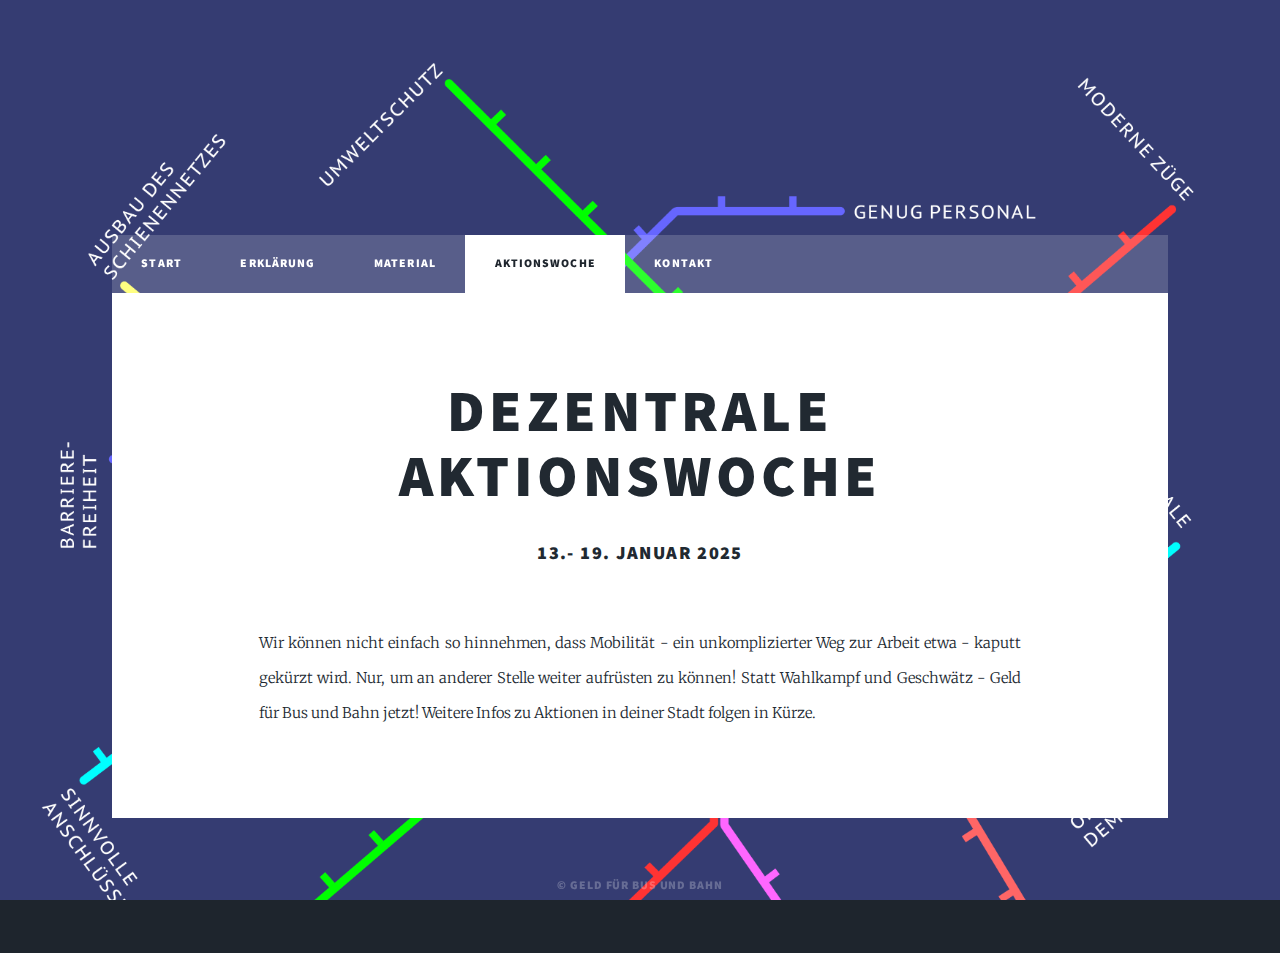
==== aktionswoche.html @ a31adb66 "split Erklärung" ====
<!doctype html>
<!--
Massively by HTML5 UP
html5up.net | @ajlkn
Free for personal and commercial use under the CCA 3.0 license (html5up.net/license)
-->
<html>
<head>
    <title>Geld für Bus und Bahn</title>
    <meta charset="utf-8" />
    <meta
    name="viewport"
    content="width=device-width, initial-scale=1, user-scalable=no"
    />
    <link rel="stylesheet" href="assets/css/main.css" />
    <noscript
    ><link rel="stylesheet" href="assets/css/noscript.css"
    /></noscript>
</head>
<body class="is-preload">
    <!-- Wrapper -->
    <div id="wrapper">
        <!-- Header -->
        <header id="header"></header>
        
        <!-- Nav -->
        <nav id="nav">
            <ul class="links">
                <li><a href="index.html#">Start</a></li>
                <li><a href="erklaerung.html">Erklärung</a></li>
                <li><a href="material.html">Material</a></li>
                <li class="active"><a href="aktionswoche.html">Aktionswoche</a></li>
                <li><a href="kontakt.html">Kontakt</a></li>
            </ul>
        </nav>
        
        <!-- Main -->
        <div id="main">
            <!-- Featured Post -->
            <article class="post featured">
                <header class="major">
                    <h2>Dezentrale Aktionswoche</h2>
                    <h3>13.- 19. Januar 2025</h3>
                </header>
                
                <p>
                    Wir können nicht einfach so hinnehmen, dass Mobilität - ein
                    unkomplizierter Weg zur Arbeit etwa - kaputt gekürzt wird. Nur, um
                    an anderer Stelle weiter aufrüsten zu können! Statt Wahlkampf und
                    Geschwätz - Geld für Bus und Bahn jetzt! Weitere Infos zu Aktionen
                    in deiner Stadt folgen in Kürze.
                </p>
            </article>
            
            <!-- Posts -->
            <section class="posts">
                <!-- Ab hier auskommentiert - einfach <!-- und -- > entfernen um wieder anzuzeigen -->
                <!--
                <article>
                    <header>
                        <span class="date">April 24, 2017</span>
                        <h2><a href="#">Sed magna<br />
                            ipsum faucibus</a></h2>
                        </header>
                        <a href="#" class="image fit"><img src="images/pic02.jpg" alt="" /></a>
                        <p>Donec eget ex magna. Interdum et malesuada fames ac ante ipsum primis in faucibus. Pellentesque venenatis dolor imperdiet dolor mattis sagittis magna etiam.</p>
                        <ul class="actions special">
                            <li><a href="#" class="button">Full Story</a></li>
                        </ul>
                    </article>
                    <article>
                        <header>
                            <span class="date">April 22, 2017</span>
                            <h2><a href="#">Primis eget<br />
                                imperdiet lorem</a></h2>
                            </header>
                            <a href="#" class="image fit"><img src="images/pic03.jpg" alt="" /></a>
                            <p>Donec eget ex magna. Interdum et malesuada fames ac ante ipsum primis in faucibus. Pellentesque venenatis dolor imperdiet dolor mattis sagittis magna etiam.</p>
                            <ul class="actions special">
                                <li><a href="#" class="button">Full Story</a></li>
                            </ul>
                        </article>
                        -->
                </section>
        
        </div>
        <!-- Copyright -->
        <div id="copyright"><ul><li>&copy; Geld für Bus und Bahn</li></ul></div>
            
    </div>
            
        <!-- Scripts -->
        <script src="assets/js/jquery.min.js"></script>
        <script src="assets/js/jquery.scrollex.min.js"></script>
        <script src="assets/js/jquery.scrolly.min.js"></script>
        <script src="assets/js/browser.min.js"></script>
        <script src="assets/js/breakpoints.min.js"></script>
        <script src="assets/js/util.js"></script>
        <script src="assets/js/main.js"></script>
</body>
</html>
---- assets/css/main.css ----
@import url(fontawesome-all.min.css);
@import url("https://fonts.googleapis.com/css?family=Merriweather:300,700,300italic,700italic|Source+Sans+Pro:900");

/*
	Massively by HTML5 UP
	html5up.net | @ajlkn
	Free for personal and commercial use under the CCA 3.0 license (html5up.net/license)
*/

html,
body,
div,
span,
applet,
object,
iframe,
h1,
h2,
h3,
h4,
h5,
h6,
p,
blockquote,
pre,
a,
abbr,
acronym,
address,
big,
cite,
code,
del,
dfn,
em,
img,
ins,
kbd,
q,
s,
samp,
small,
strike,
strong,
sub,
sup,
tt,
var,
b,
u,
i,
center,
dl,
dt,
dd,
ol,
ul,
li,
fieldset,
form,
label,
legend,
table,
caption,
tbody,
tfoot,
thead,
tr,
th,
td,
article,
aside,
canvas,
details,
embed,
figure,
figcaption,
footer,
header,
hgroup,
menu,
nav,
output,
ruby,
section,
summary,
time,
mark,
audio,
video {
	margin: 0;
	padding: 0;
	border: 0;
	font-size: 100%;
	font: inherit;
	vertical-align: baseline;
}

article,
aside,
details,
figcaption,
figure,
footer,
header,
hgroup,
menu,
nav,
section {
	display: block;
}

body {
	line-height: 1;
}

ol,
ul {
	list-style: none;
}

blockquote,
q {
	quotes: none;
}

blockquote:before,
blockquote:after,
q:before,
q:after {
	content: "";
	content: none;
}

table {
	border-collapse: collapse;
	border-spacing: 0;
}

body {
	-webkit-text-size-adjust: none;
}

mark {
	background-color: transparent;
	color: inherit;
}

input::-moz-focus-inner {
	border: 0;
	padding: 0;
}

input,
select,
textarea {
	-moz-appearance: none;
	-webkit-appearance: none;
	-ms-appearance: none;
	appearance: none;
}

/* Basic */

@-ms-viewport {
	width: device-width;
}

body {
	-ms-overflow-style: scrollbar;
}

@media screen and (max-width: 480px) {
	html,
	body {
		min-width: 320px;
	}
}

html {
	box-sizing: border-box;
}

*,
*:before,
*:after {
	box-sizing: inherit;
}

body {
	background-color: #1e252d;
}

body.is-preload *,
body.is-preload *:before,
body.is-preload *:after {
	-moz-animation: none !important;
	-webkit-animation: none !important;
	-ms-animation: none !important;
	animation: none !important;
	-moz-transition: none !important;
	-webkit-transition: none !important;
	-ms-transition: none !important;
	transition: none !important;
}

/* Type */

html {
	font-size: 16pt;
}

@media screen and (max-width: 1680px) {
	html {
		font-size: 12pt;
	}
}

@media screen and (max-width: 1280px) {
	html {
		font-size: 11pt;
	}
}

@media screen and (max-width: 360px) {
	html {
		font-size: 10pt;
	}
}

body {
	color: #212931;
}

body,
input,
select,
textarea {
	font-family: "Merriweather", Georgia, serif;
	font-weight: 300;
	font-size: 1rem;
	line-height: 2.375;
}

a {
	-moz-transition: color 0.2s ease-in-out, background-color 0.2s ease-in-out,
	border-color 0.2s ease-in-out, box-shadow 0.2s ease-in-out;
	-webkit-transition: color 0.2s ease-in-out, background-color 0.2s ease-in-out,
	border-color 0.2s ease-in-out, box-shadow 0.2s ease-in-out;
	-ms-transition: color 0.2s ease-in-out, background-color 0.2s ease-in-out,
	border-color 0.2s ease-in-out, box-shadow 0.2s ease-in-out;
	transition: color 0.2s ease-in-out, background-color 0.2s ease-in-out,
	border-color 0.2s ease-in-out, box-shadow 0.2s ease-in-out;
	border-bottom: dotted 1px;
	text-decoration: none;
}

a:hover {
	border-bottom-color: transparent;
}

strong,
b {
	font-weight: 600;
}

em,
i {
	font-style: italic;
}

p {
	text-align: justify;
	margin: 0 0 2rem 0;
}

h1,
h2,
h3,
h4,
h5,
h6 {
	font-family: "Source Sans Pro", Helvetica, sans-serif;
	font-weight: 900;
	line-height: 1.5;
	letter-spacing: 0.075em;
	text-transform: uppercase;
	margin: 0 0 1rem 0;
}

h1,
h2,
h3 {
	text-align: center;
}

h1 a,
h2 a,
h3 a,
h4 a,
h5 a,
h6 a {
	border-bottom: 0;
	color: inherit;
	text-decoration: none;
}

h1 {
	font-size: 4rem;
	line-height: 1.1;
	margin: 0 0 2rem 0;
}

h2 {
	font-size: 1.75rem;
	line-height: 1.3;
	margin: 0 0 1.5rem 0;
}

h3 {
	font-size: 1.25rem;
	margin: 0 0 1.5rem 0;
}

h4 {
	font-size: 1rem;
}

h5 {
	font-size: 0.9rem;
}

h6 {
	font-size: 0.8rem;
}

sub {
	font-size: 0.8rem;
	position: relative;
	top: 0.5rem;
}

sup {
	font-size: 0.8rem;
	position: relative;
	top: -0.5rem;
}

blockquote {
	border-left: solid 4px;
	font-style: italic;
	margin: 0 0 2rem 0;
	padding: 0.5rem 0 0.5rem 2rem;
}

code {
	border: solid 2px;
	font-family: "Courier New", monospace;
	font-size: 0.9rem;
	margin: 0 0.25rem;
	padding: 0.25rem 0.65rem;
}

pre {
	-webkit-overflow-scrolling: touch;
	font-family: "Courier New", monospace;
	font-size: 0.9rem;
	margin: 0 0 2rem 0;
}

pre code {
	display: block;
	line-height: 1.75;
	padding: 1rem 1.5rem;
	overflow-x: auto;
}

hr {
	border: 0;
	border-bottom: solid 2px;
	margin: 3rem 0;
}

hr.major {
	margin: 5rem 0;
}

.align-left {
	text-align: left;
}

.align-center {
	text-align: center;
}

.align-right {
	text-align: right;
}

input,
select,
textarea {
	color: #212931;
}

a {
	color: #212931;
	border-bottom-color: rgba(33, 41, 49, 0.5);
}

a:hover {
	border-bottom-color: transparent;
	color: #18bfef !important;
}

strong,
b {
	color: #212931;
}

h1,
h2,
h3,
h4,
h5,
h6 {
	color: #212931;
}

blockquote {
	border-left-color: #eeeeee;
}

code {
	background: rgba(220, 220, 220, 0.25);
	border-color: #eeeeee;
}

hr {
	border-bottom-color: #eeeeee;
}

/* Row */

.row {
	display: flex;
	flex-wrap: wrap;
	box-sizing: border-box;
	align-items: stretch;
}

.row > * {
	box-sizing: border-box;
}

.row.gtr-uniform > * > :last-child {
	margin-bottom: 0;
}

.row.aln-left {
	justify-content: flex-start;
}

.row.aln-center {
	justify-content: center;
}

.row.aln-right {
	justify-content: flex-end;
}

.row.aln-top {
	align-items: flex-start;
}

.row.aln-middle {
	align-items: center;
}

.row.aln-bottom {
	align-items: flex-end;
}

.row > .imp {
	order: -1;
}

.row > .col-1 {
	width: 8.33333%;
}

.row > .off-1 {
	margin-left: 8.33333%;
}

.row > .col-2 {
	width: 16.66667%;
}

.row > .off-2 {
	margin-left: 16.66667%;
}

.row > .col-3 {
	width: 25%;
}

.row > .off-3 {
	margin-left: 25%;
}

.row > .col-4 {
	width: 33.33333%;
}

.row > .off-4 {
	margin-left: 33.33333%;
}

.row > .col-5 {
	width: 41.66667%;
}

.row > .off-5 {
	margin-left: 41.66667%;
}

.row > .col-6 {
	width: 50%;
}

.row > .off-6 {
	margin-left: 50%;
}

.row > .col-7 {
	width: 58.33333%;
}

.row > .off-7 {
	margin-left: 58.33333%;
}

.row > .col-8 {
	width: 66.66667%;
}

.row > .off-8 {
	margin-left: 66.66667%;
}

.row > .col-9 {
	width: 75%;
}

.row > .off-9 {
	margin-left: 75%;
}

.row > .col-10 {
	width: 83.33333%;
}

.row > .off-10 {
	margin-left: 83.33333%;
}

.row > .col-11 {
	width: 91.66667%;
}

.row > .off-11 {
	margin-left: 91.66667%;
}

.row > .col-12 {
	width: 100%;
}

.row > .off-12 {
	margin-left: 100%;
}

.row.gtr-0 {
	margin-top: 0;
	margin-left: 0rem;
}

.row.gtr-0 > * {
	padding: 0 0 0 0rem;
}

.row.gtr-0.gtr-uniform {
	margin-top: 0rem;
}

.row.gtr-0.gtr-uniform > * {
	padding-top: 0rem;
}

.row.gtr-25 {
	margin-top: 0;
	margin-left: -0.375rem;
}

.row.gtr-25 > * {
	padding: 0 0 0 0.375rem;
}

.row.gtr-25.gtr-uniform {
	margin-top: -0.375rem;
}

.row.gtr-25.gtr-uniform > * {
	padding-top: 0.375rem;
}

.row.gtr-50 {
	margin-top: 0;
	margin-left: -0.75rem;
}

.row.gtr-50 > * {
	padding: 0 0 0 0.75rem;
}

.row.gtr-50.gtr-uniform {
	margin-top: -0.75rem;
}

.row.gtr-50.gtr-uniform > * {
	padding-top: 0.75rem;
}

.row {
	margin-top: 0;
	margin-left: -1.5rem;
}

.row > * {
	padding: 0 0 0 1.5rem;
}

.row.gtr-uniform {
	margin-top: -1.5rem;
}

.row.gtr-uniform > * {
	padding-top: 1.5rem;
}

.row.gtr-150 {
	margin-top: 0;
	margin-left: -2.25rem;
}

.row.gtr-150 > * {
	padding: 0 0 0 2.25rem;
}

.row.gtr-150.gtr-uniform {
	margin-top: -2.25rem;
}

.row.gtr-150.gtr-uniform > * {
	padding-top: 2.25rem;
}

.row.gtr-200 {
	margin-top: 0;
	margin-left: -3rem;
}

.row.gtr-200 > * {
	padding: 0 0 0 3rem;
}

.row.gtr-200.gtr-uniform {
	margin-top: -3rem;
}

.row.gtr-200.gtr-uniform > * {
	padding-top: 3rem;
}

@media screen and (max-width: 1680px) {
	.row {
		display: flex;
		flex-wrap: wrap;
		box-sizing: border-box;
		align-items: stretch;
	}

	.row > * {
		box-sizing: border-box;
	}

	.row.gtr-uniform > * > :last-child {
		margin-bottom: 0;
	}

	.row.aln-left {
		justify-content: flex-start;
	}

	.row.aln-center {
		justify-content: center;
	}

	.row.aln-right {
		justify-content: flex-end;
	}

	.row.aln-top {
		align-items: flex-start;
	}

	.row.aln-middle {
		align-items: center;
	}

	.row.aln-bottom {
		align-items: flex-end;
	}

	.row > .imp-xlarge {
		order: -1;
	}

	.row > .col-1-xlarge {
		width: 8.33333%;
	}

	.row > .off-1-xlarge {
		margin-left: 8.33333%;
	}

	.row > .col-2-xlarge {
		width: 16.66667%;
	}

	.row > .off-2-xlarge {
		margin-left: 16.66667%;
	}

	.row > .col-3-xlarge {
		width: 25%;
	}

	.row > .off-3-xlarge {
		margin-left: 25%;
	}

	.row > .col-4-xlarge {
		width: 33.33333%;
	}

	.row > .off-4-xlarge {
		margin-left: 33.33333%;
	}

	.row > .col-5-xlarge {
		width: 41.66667%;
	}

	.row > .off-5-xlarge {
		margin-left: 41.66667%;
	}

	.row > .col-6-xlarge {
		width: 50%;
	}

	.row > .off-6-xlarge {
		margin-left: 50%;
	}

	.row > .col-7-xlarge {
		width: 58.33333%;
	}

	.row > .off-7-xlarge {
		margin-left: 58.33333%;
	}

	.row > .col-8-xlarge {
		width: 66.66667%;
	}

	.row > .off-8-xlarge {
		margin-left: 66.66667%;
	}

	.row > .col-9-xlarge {
		width: 75%;
	}

	.row > .off-9-xlarge {
		margin-left: 75%;
	}

	.row > .col-10-xlarge {
		width: 83.33333%;
	}

	.row > .off-10-xlarge {
		margin-left: 83.33333%;
	}

	.row > .col-11-xlarge {
		width: 91.66667%;
	}

	.row > .off-11-xlarge {
		margin-left: 91.66667%;
	}

	.row > .col-12-xlarge {
		width: 100%;
	}

	.row > .off-12-xlarge {
		margin-left: 100%;
	}

	.row.gtr-0 {
		margin-top: 0;
		margin-left: 0rem;
	}

	.row.gtr-0 > * {
		padding: 0 0 0 0rem;
	}

	.row.gtr-0.gtr-uniform {
		margin-top: 0rem;
	}

	.row.gtr-0.gtr-uniform > * {
		padding-top: 0rem;
	}

	.row.gtr-25 {
		margin-top: 0;
		margin-left: -0.375rem;
	}

	.row.gtr-25 > * {
		padding: 0 0 0 0.375rem;
	}

	.row.gtr-25.gtr-uniform {
		margin-top: -0.375rem;
	}

	.row.gtr-25.gtr-uniform > * {
		padding-top: 0.375rem;
	}

	.row.gtr-50 {
		margin-top: 0;
		margin-left: -0.75rem;
	}

	.row.gtr-50 > * {
		padding: 0 0 0 0.75rem;
	}

	.row.gtr-50.gtr-uniform {
		margin-top: -0.75rem;
	}

	.row.gtr-50.gtr-uniform > * {
		padding-top: 0.75rem;
	}

	.row {
		margin-top: 0;
		margin-left: -1.5rem;
	}

	.row > * {
		padding: 0 0 0 1.5rem;
	}

	.row.gtr-uniform {
		margin-top: -1.5rem;
	}

	.row.gtr-uniform > * {
		padding-top: 1.5rem;
	}

	.row.gtr-150 {
		margin-top: 0;
		margin-left: -2.25rem;
	}

	.row.gtr-150 > * {
		padding: 0 0 0 2.25rem;
	}

	.row.gtr-150.gtr-uniform {
		margin-top: -2.25rem;
	}

	.row.gtr-150.gtr-uniform > * {
		padding-top: 2.25rem;
	}

	.row.gtr-200 {
		margin-top: 0;
		margin-left: -3rem;
	}

	.row.gtr-200 > * {
		padding: 0 0 0 3rem;
	}

	.row.gtr-200.gtr-uniform {
		margin-top: -3rem;
	}

	.row.gtr-200.gtr-uniform > * {
		padding-top: 3rem;
	}
}

@media screen and (max-width: 1280px) {
	.row {
		display: flex;
		flex-wrap: wrap;
		box-sizing: border-box;
		align-items: stretch;
	}

	.row > * {
		box-sizing: border-box;
	}

	.row.gtr-uniform > * > :last-child {
		margin-bottom: 0;
	}

	.row.aln-left {
		justify-content: flex-start;
	}

	.row.aln-center {
		justify-content: center;
	}

	.row.aln-right {
		justify-content: flex-end;
	}

	.row.aln-top {
		align-items: flex-start;
	}

	.row.aln-middle {
		align-items: center;
	}

	.row.aln-bottom {
		align-items: flex-end;
	}

	.row > .imp-large {
		order: -1;
	}

	.row > .col-1-large {
		width: 8.33333%;
	}

	.row > .off-1-large {
		margin-left: 8.33333%;
	}

	.row > .col-2-large {
		width: 16.66667%;
	}

	.row > .off-2-large {
		margin-left: 16.66667%;
	}

	.row > .col-3-large {
		width: 25%;
	}

	.row > .off-3-large {
		margin-left: 25%;
	}

	.row > .col-4-large {
		width: 33.33333%;
	}

	.row > .off-4-large {
		margin-left: 33.33333%;
	}

	.row > .col-5-large {
		width: 41.66667%;
	}

	.row > .off-5-large {
		margin-left: 41.66667%;
	}

	.row > .col-6-large {
		width: 50%;
	}

	.row > .off-6-large {
		margin-left: 50%;
	}

	.row > .col-7-large {
		width: 58.33333%;
	}

	.row > .off-7-large {
		margin-left: 58.33333%;
	}

	.row > .col-8-large {
		width: 66.66667%;
	}

	.row > .off-8-large {
		margin-left: 66.66667%;
	}

	.row > .col-9-large {
		width: 75%;
	}

	.row > .off-9-large {
		margin-left: 75%;
	}

	.row > .col-10-large {
		width: 83.33333%;
	}

	.row > .off-10-large {
		margin-left: 83.33333%;
	}

	.row > .col-11-large {
		width: 91.66667%;
	}

	.row > .off-11-large {
		margin-left: 91.66667%;
	}

	.row > .col-12-large {
		width: 100%;
	}

	.row > .off-12-large {
		margin-left: 100%;
	}

	.row.gtr-0 {
		margin-top: 0;
		margin-left: 0rem;
	}

	.row.gtr-0 > * {
		padding: 0 0 0 0rem;
	}

	.row.gtr-0.gtr-uniform {
		margin-top: 0rem;
	}

	.row.gtr-0.gtr-uniform > * {
		padding-top: 0rem;
	}

	.row.gtr-25 {
		margin-top: 0;
		margin-left: -0.375rem;
	}

	.row.gtr-25 > * {
		padding: 0 0 0 0.375rem;
	}

	.row.gtr-25.gtr-uniform {
		margin-top: -0.375rem;
	}

	.row.gtr-25.gtr-uniform > * {
		padding-top: 0.375rem;
	}

	.row.gtr-50 {
		margin-top: 0;
		margin-left: -0.75rem;
	}

	.row.gtr-50 > * {
		padding: 0 0 0 0.75rem;
	}

	.row.gtr-50.gtr-uniform {
		margin-top: -0.75rem;
	}

	.row.gtr-50.gtr-uniform > * {
		padding-top: 0.75rem;
	}

	.row {
		margin-top: 0;
		margin-left: -1.5rem;
	}

	.row > * {
		padding: 0 0 0 1.5rem;
	}

	.row.gtr-uniform {
		margin-top: -1.5rem;
	}

	.row.gtr-uniform > * {
		padding-top: 1.5rem;
	}

	.row.gtr-150 {
		margin-top: 0;
		margin-left: -2.25rem;
	}

	.row.gtr-150 > * {
		padding: 0 0 0 2.25rem;
	}

	.row.gtr-150.gtr-uniform {
		margin-top: -2.25rem;
	}

	.row.gtr-150.gtr-uniform > * {
		padding-top: 2.25rem;
	}

	.row.gtr-200 {
		margin-top: 0;
		margin-left: -3rem;
	}

	.row.gtr-200 > * {
		padding: 0 0 0 3rem;
	}

	.row.gtr-200.gtr-uniform {
		margin-top: -3rem;
	}

	.row.gtr-200.gtr-uniform > * {
		padding-top: 3rem;
	}
}

@media screen and (max-width: 980px) {
	.row {
		display: flex;
		flex-wrap: wrap;
		box-sizing: border-box;
		align-items: stretch;
	}

	.row > * {
		box-sizing: border-box;
	}

	.row.gtr-uniform > * > :last-child {
		margin-bottom: 0;
	}

	.row.aln-left {
		justify-content: flex-start;
	}

	.row.aln-center {
		justify-content: center;
	}

	.row.aln-right {
		justify-content: flex-end;
	}

	.row.aln-top {
		align-items: flex-start;
	}

	.row.aln-middle {
		align-items: center;
	}

	.row.aln-bottom {
		align-items: flex-end;
	}

	.row > .imp-medium {
		order: -1;
	}

	.row > .col-1-medium {
		width: 8.33333%;
	}

	.row > .off-1-medium {
		margin-left: 8.33333%;
	}

	.row > .col-2-medium {
		width: 16.66667%;
	}

	.row > .off-2-medium {
		margin-left: 16.66667%;
	}

	.row > .col-3-medium {
		width: 25%;
	}

	.row > .off-3-medium {
		margin-left: 25%;
	}

	.row > .col-4-medium {
		width: 33.33333%;
	}

	.row > .off-4-medium {
		margin-left: 33.33333%;
	}

	.row > .col-5-medium {
		width: 41.66667%;
	}

	.row > .off-5-medium {
		margin-left: 41.66667%;
	}

	.row > .col-6-medium {
		width: 50%;
	}

	.row > .off-6-medium {
		margin-left: 50%;
	}

	.row > .col-7-medium {
		width: 58.33333%;
	}

	.row > .off-7-medium {
		margin-left: 58.33333%;
	}

	.row > .col-8-medium {
		width: 66.66667%;
	}

	.row > .off-8-medium {
		margin-left: 66.66667%;
	}

	.row > .col-9-medium {
		width: 75%;
	}

	.row > .off-9-medium {
		margin-left: 75%;
	}

	.row > .col-10-medium {
		width: 83.33333%;
	}

	.row > .off-10-medium {
		margin-left: 83.33333%;
	}

	.row > .col-11-medium {
		width: 91.66667%;
	}

	.row > .off-11-medium {
		margin-left: 91.66667%;
	}

	.row > .col-12-medium {
		width: 100%;
	}

	.row > .off-12-medium {
		margin-left: 100%;
	}

	.row.gtr-0 {
		margin-top: 0;
		margin-left: 0rem;
	}

	.row.gtr-0 > * {
		padding: 0 0 0 0rem;
	}

	.row.gtr-0.gtr-uniform {
		margin-top: 0rem;
	}

	.row.gtr-0.gtr-uniform > * {
		padding-top: 0rem;
	}

	.row.gtr-25 {
		margin-top: 0;
		margin-left: -0.375rem;
	}

	.row.gtr-25 > * {
		padding: 0 0 0 0.375rem;
	}

	.row.gtr-25.gtr-uniform {
		margin-top: -0.375rem;
	}

	.row.gtr-25.gtr-uniform > * {
		padding-top: 0.375rem;
	}

	.row.gtr-50 {
		margin-top: 0;
		margin-left: -0.75rem;
	}

	.row.gtr-50 > * {
		padding: 0 0 0 0.75rem;
	}

	.row.gtr-50.gtr-uniform {
		margin-top: -0.75rem;
	}

	.row.gtr-50.gtr-uniform > * {
		padding-top: 0.75rem;
	}

	.row {
		margin-top: 0;
		margin-left: -1.5rem;
	}

	.row > * {
		padding: 0 0 0 1.5rem;
	}

	.row.gtr-uniform {
		margin-top: -1.5rem;
	}

	.row.gtr-uniform > * {
		padding-top: 1.5rem;
	}

	.row.gtr-150 {
		margin-top: 0;
		margin-left: -2.25rem;
	}

	.row.gtr-150 > * {
		padding: 0 0 0 2.25rem;
	}

	.row.gtr-150.gtr-uniform {
		margin-top: -2.25rem;
	}

	.row.gtr-150.gtr-uniform > * {
		padding-top: 2.25rem;
	}

	.row.gtr-200 {
		margin-top: 0;
		margin-left: -3rem;
	}

	.row.gtr-200 > * {
		padding: 0 0 0 3rem;
	}

	.row.gtr-200.gtr-uniform {
		margin-top: -3rem;
	}

	.row.gtr-200.gtr-uniform > * {
		padding-top: 3rem;
	}
}

@media screen and (max-width: 736px) {
	.row {
		display: flex;
		flex-wrap: wrap;
		box-sizing: border-box;
		align-items: stretch;
	}

	.row > * {
		box-sizing: border-box;
	}

	.row.gtr-uniform > * > :last-child {
		margin-bottom: 0;
	}

	.row.aln-left {
		justify-content: flex-start;
	}

	.row.aln-center {
		justify-content: center;
	}

	.row.aln-right {
		justify-content: flex-end;
	}

	.row.aln-top {
		align-items: flex-start;
	}

	.row.aln-middle {
		align-items: center;
	}

	.row.aln-bottom {
		align-items: flex-end;
	}

	.row > .imp-small {
		order: -1;
	}

	.row > .col-1-small {
		width: 8.33333%;
	}

	.row > .off-1-small {
		margin-left: 8.33333%;
	}

	.row > .col-2-small {
		width: 16.66667%;
	}

	.row > .off-2-small {
		margin-left: 16.66667%;
	}

	.row > .col-3-small {
		width: 25%;
	}

	.row > .off-3-small {
		margin-left: 25%;
	}

	.row > .col-4-small {
		width: 33.33333%;
	}

	.row > .off-4-small {
		margin-left: 33.33333%;
	}

	.row > .col-5-small {
		width: 41.66667%;
	}

	.row > .off-5-small {
		margin-left: 41.66667%;
	}

	.row > .col-6-small {
		width: 50%;
	}

	.row > .off-6-small {
		margin-left: 50%;
	}

	.row > .col-7-small {
		width: 58.33333%;
	}

	.row > .off-7-small {
		margin-left: 58.33333%;
	}

	.row > .col-8-small {
		width: 66.66667%;
	}

	.row > .off-8-small {
		margin-left: 66.66667%;
	}

	.row > .col-9-small {
		width: 75%;
	}

	.row > .off-9-small {
		margin-left: 75%;
	}

	.row > .col-10-small {
		width: 83.33333%;
	}

	.row > .off-10-small {
		margin-left: 83.33333%;
	}

	.row > .col-11-small {
		width: 91.66667%;
	}

	.row > .off-11-small {
		margin-left: 91.66667%;
	}

	.row > .col-12-small {
		width: 100%;
	}

	.row > .off-12-small {
		margin-left: 100%;
	}

	.row.gtr-0 {
		margin-top: 0;
		margin-left: 0rem;
	}

	.row.gtr-0 > * {
		padding: 0 0 0 0rem;
	}

	.row.gtr-0.gtr-uniform {
		margin-top: 0rem;
	}

	.row.gtr-0.gtr-uniform > * {
		padding-top: 0rem;
	}

	.row.gtr-25 {
		margin-top: 0;
		margin-left: -0.375rem;
	}

	.row.gtr-25 > * {
		padding: 0 0 0 0.375rem;
	}

	.row.gtr-25.gtr-uniform {
		margin-top: -0.375rem;
	}

	.row.gtr-25.gtr-uniform > * {
		padding-top: 0.375rem;
	}

	.row.gtr-50 {
		margin-top: 0;
		margin-left: -0.75rem;
	}

	.row.gtr-50 > * {
		padding: 0 0 0 0.75rem;
	}

	.row.gtr-50.gtr-uniform {
		margin-top: -0.75rem;
	}

	.row.gtr-50.gtr-uniform > * {
		padding-top: 0.75rem;
	}

	.row {
		margin-top: 0;
		margin-left: -1.5rem;
	}

	.row > * {
		padding: 0 0 0 1.5rem;
	}

	.row.gtr-uniform {
		margin-top: -1.5rem;
	}

	.row.gtr-uniform > * {
		padding-top: 1.5rem;
	}

	.row.gtr-150 {
		margin-top: 0;
		margin-left: -2.25rem;
	}

	.row.gtr-150 > * {
		padding: 0 0 0 2.25rem;
	}

	.row.gtr-150.gtr-uniform {
		margin-top: -2.25rem;
	}

	.row.gtr-150.gtr-uniform > * {
		padding-top: 2.25rem;
	}

	.row.gtr-200 {
		margin-top: 0;
		margin-left: -3rem;
	}

	.row.gtr-200 > * {
		padding: 0 0 0 3rem;
	}

	.row.gtr-200.gtr-uniform {
		margin-top: -3rem;
	}

	.row.gtr-200.gtr-uniform > * {
		padding-top: 3rem;
	}
}

@media screen and (max-width: 480px) {
	.row {
		display: flex;
		flex-wrap: wrap;
		box-sizing: border-box;
		align-items: stretch;
	}

	.row > * {
		box-sizing: border-box;
	}

	.row.gtr-uniform > * > :last-child {
		margin-bottom: 0;
	}

	.row.aln-left {
		justify-content: flex-start;
	}

	.row.aln-center {
		justify-content: center;
	}

	.row.aln-right {
		justify-content: flex-end;
	}

	.row.aln-top {
		align-items: flex-start;
	}

	.row.aln-middle {
		align-items: center;
	}

	.row.aln-bottom {
		align-items: flex-end;
	}

	.row > .imp-xsmall {
		order: -1;
	}

	.row > .col-1-xsmall {
		width: 8.33333%;
	}

	.row > .off-1-xsmall {
		margin-left: 8.33333%;
	}

	.row > .col-2-xsmall {
		width: 16.66667%;
	}

	.row > .off-2-xsmall {
		margin-left: 16.66667%;
	}

	.row > .col-3-xsmall {
		width: 25%;
	}

	.row > .off-3-xsmall {
		margin-left: 25%;
	}

	.row > .col-4-xsmall {
		width: 33.33333%;
	}

	.row > .off-4-xsmall {
		margin-left: 33.33333%;
	}

	.row > .col-5-xsmall {
		width: 41.66667%;
	}

	.row > .off-5-xsmall {
		margin-left: 41.66667%;
	}

	.row > .col-6-xsmall {
		width: 50%;
	}

	.row > .off-6-xsmall {
		margin-left: 50%;
	}

	.row > .col-7-xsmall {
		width: 58.33333%;
	}

	.row > .off-7-xsmall {
		margin-left: 58.33333%;
	}

	.row > .col-8-xsmall {
		width: 66.66667%;
	}

	.row > .off-8-xsmall {
		margin-left: 66.66667%;
	}

	.row > .col-9-xsmall {
		width: 75%;
	}

	.row > .off-9-xsmall {
		margin-left: 75%;
	}

	.row > .col-10-xsmall {
		width: 83.33333%;
	}

	.row > .off-10-xsmall {
		margin-left: 83.33333%;
	}

	.row > .col-11-xsmall {
		width: 91.66667%;
	}

	.row > .off-11-xsmall {
		margin-left: 91.66667%;
	}

	.row > .col-12-xsmall {
		width: 100%;
	}

	.row > .off-12-xsmall {
		margin-left: 100%;
	}

	.row.gtr-0 {
		margin-top: 0;
		margin-left: 0rem;
	}

	.row.gtr-0 > * {
		padding: 0 0 0 0rem;
	}

	.row.gtr-0.gtr-uniform {
		margin-top: 0rem;
	}

	.row.gtr-0.gtr-uniform > * {
		padding-top: 0rem;
	}

	.row.gtr-25 {
		margin-top: 0;
		margin-left: -0.375rem;
	}

	.row.gtr-25 > * {
		padding: 0 0 0 0.375rem;
	}

	.row.gtr-25.gtr-uniform {
		margin-top: -0.375rem;
	}

	.row.gtr-25.gtr-uniform > * {
		padding-top: 0.375rem;
	}

	.row.gtr-50 {
		margin-top: 0;
		margin-left: -0.75rem;
	}

	.row.gtr-50 > * {
		padding: 0 0 0 0.75rem;
	}

	.row.gtr-50.gtr-uniform {
		margin-top: -0.75rem;
	}

	.row.gtr-50.gtr-uniform > * {
		padding-top: 0.75rem;
	}

	.row {
		margin-top: 0;
		margin-left: -1.5rem;
	}

	.row > * {
		padding: 0 0 0 1.5rem;
	}

	.row.gtr-uniform {
		margin-top: -1.5rem;
	}

	.row.gtr-uniform > * {
		padding-top: 1.5rem;
	}

	.row.gtr-150 {
		margin-top: 0;
		margin-left: -2.25rem;
	}

	.row.gtr-150 > * {
		padding: 0 0 0 2.25rem;
	}

	.row.gtr-150.gtr-uniform {
		margin-top: -2.25rem;
	}

	.row.gtr-150.gtr-uniform > * {
		padding-top: 2.25rem;
	}

	.row.gtr-200 {
		margin-top: 0;
		margin-left: -3rem;
	}

	.row.gtr-200 > * {
		padding: 0 0 0 3rem;
	}

	.row.gtr-200.gtr-uniform {
		margin-top: -3rem;
	}

	.row.gtr-200.gtr-uniform > * {
		padding-top: 3rem;
	}
}

@media screen and (max-width: 360px) {
	.row {
		display: flex;
		flex-wrap: wrap;
		box-sizing: border-box;
		align-items: stretch;
	}

	.row > * {
		box-sizing: border-box;
	}

	.row.gtr-uniform > * > :last-child {
		margin-bottom: 0;
	}

	.row.aln-left {
		justify-content: flex-start;
	}

	.row.aln-center {
		justify-content: center;
	}

	.row.aln-right {
		justify-content: flex-end;
	}

	.row.aln-top {
		align-items: flex-start;
	}

	.row.aln-middle {
		align-items: center;
	}

	.row.aln-bottom {
		align-items: flex-end;
	}

	.row > .imp-xxsmall {
		order: -1;
	}

	.row > .col-1-xxsmall {
		width: 8.33333%;
	}

	.row > .off-1-xxsmall {
		margin-left: 8.33333%;
	}

	.row > .col-2-xxsmall {
		width: 16.66667%;
	}

	.row > .off-2-xxsmall {
		margin-left: 16.66667%;
	}

	.row > .col-3-xxsmall {
		width: 25%;
	}

	.row > .off-3-xxsmall {
		margin-left: 25%;
	}

	.row > .col-4-xxsmall {
		width: 33.33333%;
	}

	.row > .off-4-xxsmall {
		margin-left: 33.33333%;
	}

	.row > .col-5-xxsmall {
		width: 41.66667%;
	}

	.row > .off-5-xxsmall {
		margin-left: 41.66667%;
	}

	.row > .col-6-xxsmall {
		width: 50%;
	}

	.row > .off-6-xxsmall {
		margin-left: 50%;
	}

	.row > .col-7-xxsmall {
		width: 58.33333%;
	}

	.row > .off-7-xxsmall {
		margin-left: 58.33333%;
	}

	.row > .col-8-xxsmall {
		width: 66.66667%;
	}

	.row > .off-8-xxsmall {
		margin-left: 66.66667%;
	}

	.row > .col-9-xxsmall {
		width: 75%;
	}

	.row > .off-9-xxsmall {
		margin-left: 75%;
	}

	.row > .col-10-xxsmall {
		width: 83.33333%;
	}

	.row > .off-10-xxsmall {
		margin-left: 83.33333%;
	}

	.row > .col-11-xxsmall {
		width: 91.66667%;
	}

	.row > .off-11-xxsmall {
		margin-left: 91.66667%;
	}

	.row > .col-12-xxsmall {
		width: 100%;
	}

	.row > .off-12-xxsmall {
		margin-left: 100%;
	}

	.row.gtr-0 {
		margin-top: 0;
		margin-left: 0rem;
	}

	.row.gtr-0 > * {
		padding: 0 0 0 0rem;
	}

	.row.gtr-0.gtr-uniform {
		margin-top: 0rem;
	}

	.row.gtr-0.gtr-uniform > * {
		padding-top: 0rem;
	}

	.row.gtr-25 {
		margin-top: 0;
		margin-left: -0.375rem;
	}

	.row.gtr-25 > * {
		padding: 0 0 0 0.375rem;
	}

	.row.gtr-25.gtr-uniform {
		margin-top: -0.375rem;
	}

	.row.gtr-25.gtr-uniform > * {
		padding-top: 0.375rem;
	}

	.row.gtr-50 {
		margin-top: 0;
		margin-left: -0.75rem;
	}

	.row.gtr-50 > * {
		padding: 0 0 0 0.75rem;
	}

	.row.gtr-50.gtr-uniform {
		margin-top: -0.75rem;
	}

	.row.gtr-50.gtr-uniform > * {
		padding-top: 0.75rem;
	}

	.row {
		margin-top: 0;
		margin-left: -1.5rem;
	}

	.row > * {
		padding: 0 0 0 1.5rem;
	}

	.row.gtr-uniform {
		margin-top: -1.5rem;
	}

	.row.gtr-uniform > * {
		padding-top: 1.5rem;
	}

	.row.gtr-150 {
		margin-top: 0;
		margin-left: -2.25rem;
	}

	.row.gtr-150 > * {
		padding: 0 0 0 2.25rem;
	}

	.row.gtr-150.gtr-uniform {
		margin-top: -2.25rem;
	}

	.row.gtr-150.gtr-uniform > * {
		padding-top: 2.25rem;
	}

	.row.gtr-200 {
		margin-top: 0;
		margin-left: -3rem;
	}

	.row.gtr-200 > * {
		padding: 0 0 0 3rem;
	}

	.row.gtr-200.gtr-uniform {
		margin-top: -3rem;
	}

	.row.gtr-200.gtr-uniform > * {
		padding-top: 3rem;
	}
}

/* Box */

.box {
	border: solid 2px;
	margin-bottom: 2rem;
	padding: 1.5rem;
}

.box > :last-child,
.box > :last-child > :last-child,
.box > :last-child > :last-child > :last-child {
	margin-bottom: 0;
}

.box.alt {
	border: 0;
	border-radius: 0;
	padding: 0;
}

.box {
	border-color: #eeeeee;
}

/* Button */

input[type="submit"],
input[type="reset"],
input[type="button"],
button,
.button {
	-moz-appearance: none;
	-webkit-appearance: none;
	-ms-appearance: none;
	appearance: none;
	-moz-transition: background-color 0.2s ease-in-out,
	box-shadow 0.2s ease-in-out, color 0.2s ease-in-out;
	-webkit-transition: background-color 0.2s ease-in-out,
	box-shadow 0.2s ease-in-out, color 0.2s ease-in-out;
	-ms-transition: background-color 0.2s ease-in-out, box-shadow 0.2s ease-in-out,
	color 0.2s ease-in-out;
	transition: background-color 0.2s ease-in-out, box-shadow 0.2s ease-in-out,
	color 0.2s ease-in-out;
	border: 0;
	border-radius: 0;
	cursor: pointer;
	display: inline-block;
	font-family: "Source Sans Pro", Helvetica, sans-serif;
	font-size: 0.8rem;
	font-weight: 900;
	letter-spacing: 0.075em;
	height: 3rem;
	line-height: 3rem;
	padding: 0 2rem;
	text-align: center;
	text-decoration: none;
	text-transform: uppercase;
	white-space: nowrap;
	margin: auto;
}

input[type="submit"].icon:before,
input[type="reset"].icon:before,
input[type="button"].icon:before,
button.icon:before,
.button.icon:before {
	margin-right: 0.5rem;
}

input[type="submit"].icon.solo,
input[type="reset"].icon.solo,
input[type="button"].icon.solo,
button.icon.solo,
.button.icon.solo {
	position: relative;
	width: 4rem;
	height: 4rem;
	line-height: 4rem;
	border-radius: 4rem;
	text-indent: 4rem;
	overflow: hidden;
	padding: 0;
	white-space: nowrap;
}

input[type="submit"].icon.solo:before,
input[type="reset"].icon.solo:before,
input[type="button"].icon.solo:before,
button.icon.solo:before,
.button.icon.solo:before {
	position: absolute;
	display: block;
	top: 0;
	left: 0;
	width: inherit;
	height: inherit;
	line-height: inherit;
	font-size: 1.25rem;
	margin-right: 0;
	text-align: center;
	text-indent: 0;
}

input[type="submit"].fit,
input[type="reset"].fit,
input[type="button"].fit,
button.fit,
.button.fit {
	width: 100%;
}

input[type="submit"].small,
input[type="reset"].small,
input[type="button"].small,
button.small,
.button.small {
	font-size: 0.7rem;
	height: 2.5rem;
	line-height: 2.5rem;
	padding: 0 1.5rem;
}

input[type="submit"].large,
input[type="reset"].large,
input[type="button"].large,
button.large,
.button.large {
	font-size: 0.9rem;
	height: 3.5rem;
	line-height: 3.5rem;
	padding: 0 2.75rem;
}

@media screen and (max-width: 980px) {
	input[type="submit"],
	input[type="reset"],
	input[type="button"],
	button,
	.button {
		font-size: 0.9rem;
		height: 3.25rem;
		line-height: 3.25rem;
	}

	input[type="submit"].large,
	input[type="reset"].large,
	input[type="button"].large,
	button.large,
	.button.large {
		font-size: 1rem;
		height: 3.75rem;
		line-height: 3.75rem;
	}
}

input[type="submit"].disabled,
input[type="submit"]:disabled,
input[type="reset"].disabled,
input[type="reset"]:disabled,
input[type="button"].disabled,
input[type="button"]:disabled,
button.disabled,
button:disabled,
.button.disabled,
.button:disabled {
	pointer-events: none;
	opacity: 0.25;
}

input[type="submit"],
input[type="reset"],
input[type="button"],
button,
.button {
	background-color: transparent;
	box-shadow: inset 0 0 0 2px #212931;
	color: #212931 !important;
}

input[type="submit"]:hover,
input[type="reset"]:hover,
input[type="button"]:hover,
button:hover,
.button:hover {
	box-shadow: inset 0 0 0 2px #18bfef;
	color: #18bfef !important;
}

input[type="submit"].primary,
input[type="reset"].primary,
input[type="button"].primary,
button.primary,
.button.primary {
	background-color: #212931;
	box-shadow: none;
	color: #ffffff !important;
}

input[type="submit"].primary:hover,
input[type="reset"].primary:hover,
input[type="button"].primary:hover,
button.primary:hover,
.button.primary:hover {
	background-color: #18bfef;
}

/* Form */

form {
	margin: 0 0 2rem 0;
}

form > :last-child {
	margin-bottom: 0;
}

form > .fields {
	display: -moz-flex;
	display: -webkit-flex;
	display: -ms-flex;
	display: flex;
	-moz-flex-wrap: wrap;
	-webkit-flex-wrap: wrap;
	-ms-flex-wrap: wrap;
	flex-wrap: wrap;
	width: calc(100% + 3rem);
	margin: -1.5rem 0 2rem -1.5rem;
}

form > .fields > .field {
	-moz-flex-grow: 0;
	-webkit-flex-grow: 0;
	-ms-flex-grow: 0;
	flex-grow: 0;
	-moz-flex-shrink: 0;
	-webkit-flex-shrink: 0;
	-ms-flex-shrink: 0;
	flex-shrink: 0;
	padding: 1.5rem 0 0 1.5rem;
	width: calc(100% - 1.5rem);
}

form > .fields > .field.half {
	width: calc(50% - 0.75rem);
}

form > .fields > .field.third {
	width: calc(100% / 3 - 0.5rem);
}

form > .fields > .field.quarter {
	width: calc(25% - 0.375rem);
}

@media screen and (max-width: 480px) {
	form > .fields {
		width: calc(100% + 3rem);
		margin: -1.5rem 0 2rem -1.5rem;
	}

	form > .fields > .field {
		padding: 1.5rem 0 0 1.5rem;
		width: calc(100% - 1.5rem);
	}

	form > .fields > .field.half {
		width: calc(100% - 1.5rem);
	}

	form > .fields > .field.third {
		width: calc(100% - 1.5rem);
	}

	form > .fields > .field.quarter {
		width: calc(100% - 1.5rem);
	}
}

label {
	display: block;
	font-family: "Source Sans Pro", Helvetica, sans-serif;
	font-weight: 900;
	line-height: 1.5;
	letter-spacing: 0.075em;
	font-size: 0.8rem;
	text-transform: uppercase;
	margin: 0 0 0.75rem 0;
}

@media screen and (max-width: 980px) {
	label {
		font-size: 0.9rem;
	}
}

input[type="text"],
input[type="password"],
input[type="email"],
select,
textarea {
	-moz-appearance: none;
	-webkit-appearance: none;
	-ms-appearance: none;
	appearance: none;
	background: transparent;
	border-radius: 0;
	border: solid 2px;
	color: inherit;
	display: block;
	outline: 0;
	padding: 0 1rem;
	text-decoration: none;
	width: 100%;
}

input[type="text"]:invalid,
input[type="password"]:invalid,
input[type="email"]:invalid,
select:invalid,
textarea:invalid {
	box-shadow: none;
}

select {
	background-size: 1.25rem;
	background-repeat: no-repeat;
	background-position: calc(100% - 1rem) center;
	height: 3rem;
	padding-right: 3rem;
	text-overflow: ellipsis;
}

select:focus::-ms-value {
	background-color: transparent;
}

select::-ms-expand {
	display: none;
}

input[type="text"],
input[type="password"],
input[type="email"],
select {
	height: 3rem;
}

textarea {
	padding: 0.75rem 1rem;
}

input[type="checkbox"],
input[type="radio"] {
	-moz-appearance: none;
	-webkit-appearance: none;
	-ms-appearance: none;
	appearance: none;
	display: block;
	float: left;
	margin-right: -2rem;
	opacity: 0;
	width: 1rem;
	z-index: -1;
}

input[type="checkbox"] + label,
input[type="radio"] + label {
	text-decoration: none;
	cursor: pointer;
	display: inline-block;
	font-size: 1rem;
	letter-spacing: 0;
	font-family: "Merriweather", Georgia, serif;
	text-transform: none;
	font-weight: 300;
	padding-left: 2.8rem;
	padding-right: 1rem;
	position: relative;
}

input[type="checkbox"] + label:before,
input[type="radio"] + label:before {
	-moz-osx-font-smoothing: grayscale;
	-webkit-font-smoothing: antialiased;
	display: inline-block;
	font-style: normal;
	font-variant: normal;
	text-rendering: auto;
	line-height: 1;
	text-transform: none !important;
	font-family: "Font Awesome 5 Free";
	font-weight: 900;
}

input[type="checkbox"] + label:before,
input[type="radio"] + label:before {
	border-radius: 0;
	border: solid 2px;
	content: "";
	display: inline-block;
	font-size: 0.8rem;
	height: 1.8rem;
	left: 0;
	line-height: 1.65rem;
	position: absolute;
	text-align: center;
	top: -0.125rem;
	width: 1.8rem;
}

input[type="checkbox"]:checked + label:before,
input[type="radio"]:checked + label:before {
	content: "\f00c";
}

input[type="checkbox"] + label:before {
	border-radius: 0;
}

input[type="radio"] + label:before {
	border-radius: 100%;
}

::-webkit-input-placeholder {
	opacity: 1;
}

:-moz-placeholder {
	opacity: 1;
}

::-moz-placeholder {
	opacity: 1;
}

:-ms-input-placeholder {
	opacity: 1;
}

label {
	color: #212931;
}

input[type="text"],
input[type="password"],
input[type="email"],
select,
textarea {
	border-color: #eeeeee;
}

input[type="text"]:focus,
input[type="password"]:focus,
input[type="email"]:focus,
select:focus,
textarea:focus {
	border-color: #18bfef;
}

select {
	background-image: url("data:image/svg+xml;charset=utf8,%3Csvg xmlns='http://www.w3.org/2000/svg' width='40' height='40' preserveAspectRatio='none' viewBox='0 0 40 40'%3E%3Cpath d='M9.4,12.3l10.4,10.4l10.4-10.4c0.2-0.2,0.5-0.4,0.9-0.4c0.3,0,0.6,0.1,0.9,0.4l3.3,3.3c0.2,0.2,0.4,0.5,0.4,0.9 c0,0.4-0.1,0.6-0.4,0.9L20.7,31.9c-0.2,0.2-0.5,0.4-0.9,0.4c-0.3,0-0.6-0.1-0.9-0.4L4.3,17.3c-0.2-0.2-0.4-0.5-0.4-0.9 c0-0.4,0.1-0.6,0.4-0.9l3.3-3.3c0.2-0.2,0.5-0.4,0.9-0.4S9.1,12.1,9.4,12.3z' fill='%23eeeeee' /%3E%3C/svg%3E");
}

select option {
	background-color: #ffffff;
	color: #212931;
}

.select-wrapper:before {
	color: #eeeeee;
}

input[type="checkbox"] + label,
input[type="radio"] + label {
	color: #212931;
}

input[type="checkbox"] + label:before,
input[type="radio"] + label:before {
	border-color: #eeeeee;
}

input[type="checkbox"]:checked + label:before,
input[type="radio"]:checked + label:before {
	background-color: #212931;
	border-color: #212931;
	color: #ffffff;
}

input[type="checkbox"]:focus + label:before,
input[type="radio"]:focus + label:before {
	border-color: #18bfef;
}

::-webkit-input-placeholder {
	color: #909498 !important;
}

:-moz-placeholder {
	color: #909498 !important;
}

::-moz-placeholder {
	color: #909498 !important;
}

:-ms-input-placeholder {
	color: #909498 !important;
}

.formerize-placeholder {
	color: #909498 !important;
}

/* Icon */

.icon {
	text-decoration: none;
	border-bottom: none;
	position: relative;
}

.icon:before {
	-moz-osx-font-smoothing: grayscale;
	-webkit-font-smoothing: antialiased;
	display: inline-block;
	font-style: normal;
	font-variant: normal;
	text-rendering: auto;
	line-height: 1;
	text-transform: none !important;
	font-family: "Font Awesome 5 Free";
	font-weight: 400;
}

.icon > .label {
	display: none;
}

.icon:before {
	line-height: inherit;
}

.icon.solid:before {
	font-weight: 900;
}

.icon.brands:before {
	font-family: "Font Awesome 5 Brands";
}

/* Image */

.image {
	border: 0;
	display: inline-block;
	position: relative;
}

.image img {
	display: block;
}

.image.left,
.image.right {
	max-width: 40%;
}

.image.left img,
.image.right img {
	width: 100%;
}

.image.left {
	float: left;
	margin: 0 2rem 2rem 0;
	top: 0.75rem;
}

.image.right {
	float: right;
	margin: 0 0 2rem 2rem;
	top: 0.75rem;
}

.image.fit {
	display: block;
	margin: 2.5rem 0;
	width: 100%;
}

.image.fit:first-child {
	margin-top: 0;
}

.image.fit img {
	width: 100%;
}

.image.main {
	display: block;
	margin: 4rem 0;
	width: 100%;
}

.image.main:first-child {
	margin-top: 0;
}

.image.main img {
	width: 100%;
}

@media screen and (max-width: 736px) {
	.image.fit {
		margin: 2rem 0;
	}

	.image.main {
		margin: 2rem 0;
	}
}

a.image {
	overflow: hidden;
}

a.image img {
	-moz-transition: -moz-transform 0.2s ease-out;
	-webkit-transition: -webkit-transform 0.2s ease-out;
	-ms-transition: -ms-transform 0.2s ease-out;
	transition: transform 0.2s ease-out;
}

a.image:hover img {
	-moz-transform: scale(1.05);
	-webkit-transform: scale(1.05);
	-ms-transform: scale(1.05);
	transform: scale(1.05);
}

/* Actions */

ul.actions {
	display: -moz-flex;
	display: -webkit-flex;
	display: -ms-flex;
	display: flex;
	cursor: default;
	list-style: none;
	margin-left: -1rem;
	padding-left: 0;
}

ul.actions li {
	padding: 0 0 0 1rem;
	vertical-align: middle;
}

ul.actions.special {
	-moz-justify-content: center;
	-webkit-justify-content: center;
	-ms-justify-content: center;
	justify-content: center;
	width: 100%;
	margin-left: 0;
}

ul.actions.special li:first-child {
	padding-left: 0;
}

ul.actions.stacked {
	-moz-flex-direction: column;
	-webkit-flex-direction: column;
	-ms-flex-direction: column;
	flex-direction: column;
	margin-left: 0;
}

ul.actions.stacked li {
	padding: 1.3rem 0 0 0;
}

ul.actions.stacked li:first-child {
	padding-top: 0;
}

ul.actions.fit {
	width: calc(100% + 1rem);
}

ul.actions.fit li {
	-moz-flex-grow: 1;
	-webkit-flex-grow: 1;
	-ms-flex-grow: 1;
	flex-grow: 1;
	-moz-flex-shrink: 1;
	-webkit-flex-shrink: 1;
	-ms-flex-shrink: 1;
	flex-shrink: 1;
	width: 100%;
}

ul.actions.fit li > * {
	width: 100%;
}

ul.actions.fit.stacked {
	width: 100%;
}

@media screen and (max-width: 480px) {
	ul.actions:not(.fixed) {
		-moz-flex-direction: column;
		-webkit-flex-direction: column;
		-ms-flex-direction: column;
		flex-direction: column;
		margin-left: 0;
		width: 100% !important;
	}

	ul.actions:not(.fixed) li {
		-moz-flex-grow: 1;
		-webkit-flex-grow: 1;
		-ms-flex-grow: 1;
		flex-grow: 1;
		-moz-flex-shrink: 1;
		-webkit-flex-shrink: 1;
		-ms-flex-shrink: 1;
		flex-shrink: 1;
		padding: 1rem 0 0 0;
		text-align: center;
		width: 100%;
	}

	ul.actions:not(.fixed) li > * {
		width: 100%;
	}

	ul.actions:not(.fixed) li:first-child {
		padding-top: 0;
	}

	ul.actions:not(.fixed) li input[type="submit"],
	ul.actions:not(.fixed) li input[type="reset"],
	ul.actions:not(.fixed) li input[type="button"],
	ul.actions:not(.fixed) li button,
	ul.actions:not(.fixed) li .button {
		width: 100%;
	}

	ul.actions:not(.fixed) li input[type="submit"].icon:before,
	ul.actions:not(.fixed) li input[type="reset"].icon:before,
	ul.actions:not(.fixed) li input[type="button"].icon:before,
	ul.actions:not(.fixed) li button.icon:before,
	ul.actions:not(.fixed) li .button.icon:before {
		margin-left: -0.5rem;
	}
}

/* Icons */

ul.icons {
	cursor: default;
	list-style: none;
	padding-left: 0;
}

ul.icons li {
	display: inline-block;
	padding: 0 0.5rem 0 0;
	vertical-align: middle;
}

ul.icons li:last-child {
	padding-right: 0;
}

ul.icons li .icon:before {
	width: 2.25rem;
	height: 2.25rem;
	line-height: 2.25rem;
	display: inline-block;
	text-align: center;
	border-radius: 100%;
	font-size: 1.25rem;
}

ul.icons.alt li .icon:before {
	-moz-transition: color 0.2s ease-in-out, background-color 0.2s ease-in-out,
	border-color 0.2s ease-in-out, box-shadow 0.2s ease-in-out;
	-webkit-transition: color 0.2s ease-in-out, background-color 0.2s ease-in-out,
	border-color 0.2s ease-in-out, box-shadow 0.2s ease-in-out;
	-ms-transition: color 0.2s ease-in-out, background-color 0.2s ease-in-out,
	border-color 0.2s ease-in-out, box-shadow 0.2s ease-in-out;
	transition: color 0.2s ease-in-out, background-color 0.2s ease-in-out,
	border-color 0.2s ease-in-out, box-shadow 0.2s ease-in-out;
	font-size: 1rem;
}

/* List */

ol {
	list-style: decimal;
	margin: 0 0 2rem 0;
	padding-left: 1.25rem;
}

ol li {
	padding-left: 0.25rem;
}

ul {
	list-style: disc;
	margin: 0 0 2rem 0;
	padding-left: 1rem;
}

ul li {
	padding-left: 0.5rem;
}

ul.divided {
	list-style: none;
	padding-left: 0;
}

ul.divided li {
	border-top: solid 1px;
	padding: 0.5rem 0;
}

ul.divided li:first-child {
	border-top: 0;
	padding-top: 0;
}

dl {
	margin: 0 0 2rem 0;
}

dl dt {
	display: block;
	font-weight: 600;
	margin: 0 0 1rem 0;
}

dl dd {
	margin-left: 2rem;
}

ul.divided li {
	border-top-color: #eeeeee;
}

ul.icons li a.icon:hover:before {
	color: #18bfef;
}

ul.icons.alt li .icon:before {
	box-shadow: inset 0 0 0 2px #eeeeee;
}

ul.icons.alt li a.icon:hover:before {
	box-shadow: inset 0 0 0 2px #18bfef;
}

/* Section/Article */

section.post {
	max-width: 1200px;
	margin: auto !important;
}

section.special,
article.special {
	text-align: center;
}

header {
	cursor: default;
}

header > .date {
	display: block;
	font-size: 0.8rem;
	height: 1;
	margin: 0 0 1rem 0;
	position: relative;
}

header > p {
	font-style: italic;
}

header > h1 + p {
	font-size: 1.1rem;
	margin-top: -0.5rem;
	line-height: 2;
}

header > h2 + p {
	font-size: 1rem;
	margin-top: -0.75rem;
}

header > h3 + p {
	font-size: 0.9rem;
	margin-top: -0.75rem;
}

header > h4 + p {
	font-size: 0.8rem;
	margin-top: -0.75rem;
}

header.major {
	margin: 0 0 4rem 0;
}

header.major > :last-child {
	margin-bottom: 0;
}

header.major > p {
	margin-top: 0;
	text-align: center;
}

header.major > .date {
	font-size: 1rem;
	margin: 0 0 4rem 0;
	text-align: center;
}

header.major > .date:before,
header.major > .date:after {
	content: "";
	display: block;
	position: absolute;
	top: 50%;
	width: calc(50% - 6rem);
	border-top: solid 2px;
}

header.major > .date:before {
	left: 0;
}

header.major > .date:after {
	right: 0;
}

@media screen and (max-width: 980px) {
	header br {
		display: none;
	}
}

@media screen and (max-width: 736px) {
	header.major {
		margin: 0 0 2rem 0;
	}
}

header.major .date:before,
header.major .date:after {
	border-top-color: #eeeeee;
}

/* Table */

.table-wrapper {
	-webkit-overflow-scrolling: touch;
	overflow-x: auto;
}

table {
	margin: 0 0 2rem 0;
	width: 100%;
}

table tbody tr {
	border: solid 1px;
	border-left: 0;
	border-right: 0;
}

table td {
	padding: 0.75rem 0.75rem;
}

table th {
	font-family: "Source Sans Pro", Helvetica, sans-serif;
	font-size: 0.8rem;
	font-weight: 900;
	letter-spacing: 0.075em;
	line-height: 1.5;
	padding: 0 0.75rem 0.75rem 0.75rem;
	text-align: left;
	text-transform: uppercase;
}

@media screen and (max-width: 980px) {
	table th {
		font-size: 0.9rem;
	}
}

table thead {
	border-bottom: solid 2px;
}

table tfoot {
	border-top: solid 2px;
}

table.alt {
	border-collapse: separate;
}

table.alt tbody tr td {
	border: solid 1px;
	border-left-width: 0;
	border-top-width: 0;
}

table.alt tbody tr td:first-child {
	border-left-width: 1px;
}

table.alt tbody tr:first-child td {
	border-top-width: 1px;
}

table.alt thead {
	border-bottom: 0;
}

table.alt tfoot {
	border-top: 0;
}

table tbody tr {
	border-color: #eeeeee;
}

table tbody tr:nth-child(2n + 1) {
	background-color: rgba(220, 220, 220, 0.25);
}

table th {
	color: #212931;
}

table thead {
	border-bottom-color: #eeeeee;
}

table tfoot {
	border-top-color: #eeeeee;
}

table.alt tbody tr td {
	border-color: #eeeeee;
}

/* Pagination */

.pagination {
	display: -moz-inline-flex;
	display: -webkit-inline-flex;
	display: -ms-inline-flex;
	display: inline-flex;
	-moz-user-select: none;
	-webkit-user-select: none;
	-ms-user-select: none;
	user-select: none;
	cursor: default;
	list-style: none;
	margin: 0 0 2rem 2px;
	padding: 0;
}

.pagination a,
.pagination span {
	-moz-transition: background-color 0.2s ease-in-out,
	border-color 0.2s ease-in-out, box-shadow 0.2s ease-in-out,
	color 0.2s ease-in-out;
	-webkit-transition: background-color 0.2s ease-in-out,
	border-color 0.2s ease-in-out, box-shadow 0.2s ease-in-out,
	color 0.2s ease-in-out;
	-ms-transition: background-color 0.2s ease-in-out,
	border-color 0.2s ease-in-out, box-shadow 0.2s ease-in-out,
	color 0.2s ease-in-out;
	transition: background-color 0.2s ease-in-out, border-color 0.2s ease-in-out,
	box-shadow 0.2s ease-in-out, color 0.2s ease-in-out;
	border: solid 2px;
	display: inline-block;
	font-family: "Source Sans Pro", Helvetica, sans-serif;
	font-size: 0.8rem;
	font-weight: 900;
	height: 3rem;
	letter-spacing: 0.075em;
	line-height: calc(3rem - 4px);
	margin-left: -2px;
	min-width: 3rem;
	position: relative;
	text-align: center;
	text-decoration: none;
	text-transform: uppercase;
}

.pagination .next,
.pagination .previous {
	text-decoration: none;
	padding: 0 1.75rem;
}

.pagination .next:before,
.pagination .previous:before {
	-moz-osx-font-smoothing: grayscale;
	-webkit-font-smoothing: antialiased;
	display: inline-block;
	font-style: normal;
	font-variant: normal;
	text-rendering: auto;
	line-height: 1;
	text-transform: none !important;
	font-family: "Font Awesome 5 Free";
	font-weight: 900;
}

.pagination .next:before,
.pagination .previous:before {
	display: inline-block;
	color: inherit !important;
	line-height: inherit;
}

.pagination .previous:before {
	content: "\f104";
	margin-right: 0.9375em;
}

.pagination .next:before {
	content: "\f105";
	float: right;
	margin-left: 0.9375em;
}

@media screen and (max-width: 980px) {
	.pagination a,
	.pagination span {
		font-size: 0.9rem;
	}
}

@media screen and (max-width: 480px) {
	.pagination .page,
	.pagination .extra {
		display: none;
	}
}

.pagination a,
.pagination span {
	border-color: #eeeeee;
}

.pagination a {
	color: #212931 !important;
}

.pagination a:hover {
	color: #18bfef !important;
	border-color: #18bfef;
	z-index: 1;
}

.pagination a:hover + a,
.pagination a:hover + span {
	border-left-color: #18bfef;
}

.pagination a.active {
	background-color: #eeeeee;
}

.pagination span {
	color: #eeeeee;
}

/* Wrapper */

#wrapper {
	-moz-transition: opacity 0.5s ease;
	-webkit-transition: opacity 0.5s ease;
	-ms-transition: opacity 0.5s ease;
	transition: opacity 0.5s ease;
	position: relative;
	z-index: 1;
	overflow: hidden;
}

#wrapper > .bg {
	position: absolute;
	top: 0;
	left: 0;
	width: 100%;
	height: 100%;
	background-color: #212931;
	background-image: url("../../images/OEPNV-HP-02.png");
	background-size: 100vw auto;
	background-position: top center;
	background-repeat: no-repeat;
	background-attachment: scroll;
	z-index: -1;
}

#wrapper > .bg.fixed {
	position: fixed;
	width: 100vw;
	height: 100vh;
}

#wrapper.fade-in:before {
	pointer-events: none;
	-moz-transition: opacity 1s ease-in-out;
	-webkit-transition: opacity 1s ease-in-out;
	-ms-transition: opacity 1s ease-in-out;
	transition: opacity 1s ease-in-out;
	-moz-transition-delay: 0.75s;
	-webkit-transition-delay: 0.75s;
	-ms-transition-delay: 0.75s;
	transition-delay: 0.75s;
	background: #1e252d;
	content: "";
	display: block;
	height: 100%;
	left: 0;
	opacity: 0;
	position: fixed;
	top: 0;
	width: 100%;
}

body.is-preload #wrapper.fade-in:before {
	opacity: 1;
}

@media screen and (orientation: portrait) {
	#wrapper > .bg {
		/*background-size: auto, auto, auto 175%;*/
		background-size: cover;
	}
}

/* Intro */

#intro {
	color: #ffffff;
	padding: 8rem 4rem 6rem 4rem;
	-moz-align-items: center;
	-webkit-align-items: center;
	-ms-align-items: center;
	align-items: center;
	display: -moz-flex;
	display: -webkit-flex;
	display: -ms-flex;
	display: flex;
	-moz-flex-direction: column;
	-webkit-flex-direction: column;
	-ms-flex-direction: column;
	flex-direction: column;
	-moz-justify-content: -moz-flex-end;
	-webkit-justify-content: -webkit-flex-end;
	-ms-justify-content: -ms-flex-end;
	justify-content: flex-end;
	-moz-transition: opacity 1s ease, -moz-transform 1s ease;
	-webkit-transition: opacity 1s ease, -webkit-transform 1s ease;
	-ms-transition: opacity 1s ease, -ms-transform 1s ease;
	transition: opacity 1s ease, transform 1s ease;
	position: relative;
	cursor: default;
	text-align: center;
	z-index: 1;
	min-height: 100vh;
}

#intro input,
#intro select,
#intro textarea {
	color: #ffffff;
}

#intro a {
	color: #ffffff;
	border-bottom-color: rgba(255, 255, 255, 0.5);
}

#intro a:hover {
	border-bottom-color: transparent;
	color: #18bfef !important;
}

#intro strong,
#intro b {
	color: #ffffff;
}

#intro h1,
#intro h2,
#intro h3,
#intro h4,
#intro h5,
#intro h6 {
	color: #ffffff;
}

#intro blockquote {
	border-left-color: #ffffff;
}

#intro code {
	background: rgba(255, 255, 255, 0.075);
	border-color: #ffffff;
}

#intro hr {
	border-bottom-color: #ffffff;
}

#intro input[type="submit"],
#intro input[type="reset"],
#intro input[type="button"],
#intro button,
#intro .button {
	background-color: transparent;
	box-shadow: inset 0 0 0 2px #ffffff;
	color: #ffffff !important;
}

#intro input[type="submit"]:hover,
#intro input[type="reset"]:hover,
#intro input[type="button"]:hover,
#intro button:hover,
#intro .button:hover {
	box-shadow: inset 0 0 0 2px #18bfef;
	color: #18bfef !important;
}

#intro input[type="submit"].primary,
#intro input[type="reset"].primary,
#intro input[type="button"].primary,
#intro button.primary,
#intro .button.primary {
	background-color: #ffffff;
	box-shadow: none;
	color: #1e252d !important;
}

#intro input[type="submit"].primary:hover,
#intro input[type="reset"].primary:hover,
#intro input[type="button"].primary:hover,
#intro button.primary:hover,
#intro .button.primary:hover {
	background-color: #18bfef;
}

#intro h1 {
	font-size: 5rem;
	line-height: 1;
}

#intro p {
	font-size: 1.25rem;
	font-style: italic;
	margin-top: -0.25rem;
	text-align: center;
}

#intro + #header {
	margin-top: -20rem;
}

#intro + #header .logo {
	-moz-transform: translateY(2rem);
	-webkit-transform: translateY(2rem);
	-ms-transform: translateY(2rem);
	transform: translateY(2rem);
	opacity: 0;
	visibility: hidden;
}

#intro.hidden {
	pointer-events: none;
	-moz-transform: translateY(2rem);
	-webkit-transform: translateY(2rem);
	-ms-transform: translateY(2rem);
	transform: translateY(2rem);
	-moz-transition: opacity 0.5s ease, -moz-transform 0.5s ease, visibility 0.5s;
	-webkit-transition: opacity 0.5s ease, -webkit-transform 0.5s ease,
	visibility 0.5s;
	-ms-transition: opacity 0.5s ease, -ms-transform 0.5s ease, visibility 0.5s;
	transition: opacity 0.5s ease, transform 0.5s ease, visibility 0.5s;
	opacity: 0;
	visibility: hidden;
}

#intro.hidden + #header .logo {
	-moz-transform: translateY(0);
	-webkit-transform: translateY(0);
	-ms-transform: translateY(0);
	transform: translateY(0);
	opacity: 1;
	visibility: visible;
}

#hero {
	width: 600px;
	max-width: 80%;
	margin: auto auto 60px;
}

body.is-preload #intro {
	-moz-transform: translateY(2rem);
	-webkit-transform: translateY(2rem);
	-ms-transform: translateY(2rem);
	transform: translateY(2rem);
	opacity: 0;
}

body.is-preload #intro:not(.hidden) + #header + #nav {
	-moz-transform: translateY(4rem);
	-webkit-transform: translateY(4rem);
	-ms-transform: translateY(4rem);
	transform: translateY(4rem);
	opacity: 0;
}

@media screen and (max-width: 980px) {
	#intro {
		padding: 4rem 4rem 2rem 4rem;
		min-height: 90vh;
	}

	#intro p br {
		display: none;
	}

	#intro + #header {
		margin-top: -14rem;
	}
}

@media screen and (max-width: 736px) {
	#intro {
		padding: 3rem 2rem 1rem 2rem;
		min-height: 80vh;
	}

	#intro h1 {
		font-size: 3.25rem;
		line-height: 1.1;
		margin-bottom: 1rem;
	}

	#intro p {
		font-size: 1rem;
		margin-top: 0rem;
	}

	#intro .actions {
		display: none;
	}
}

/* Header */

#header {
	color: #ffffff;
	-moz-align-items: center;
	-webkit-align-items: center;
	-ms-align-items: center;
	align-items: center;
	display: -moz-flex;
	display: -webkit-flex;
	display: -ms-flex;
	display: flex;
	-moz-flex-direction: column;
	-webkit-flex-direction: column;
	-ms-flex-direction: column;
	flex-direction: column;
	-moz-justify-content: -moz-flex-end;
	-webkit-justify-content: -webkit-flex-end;
	-ms-justify-content: -ms-flex-end;
	justify-content: flex-end;
	pointer-events: none;
	-moz-user-select: none;
	-webkit-user-select: none;
	-ms-user-select: none;
	user-select: none;
	height: 20rem;
	padding-bottom: 8rem;
	position: relative;
	text-align: center;
	z-index: 2;
}

#header input,
#header select,
#header textarea {
	color: #ffffff;
}

#header a {
	color: #ffffff;
	border-bottom-color: rgba(255, 255, 255, 0.5);
}

#header a:hover {
	border-bottom-color: transparent;
	color: #18bfef !important;
}

#header strong,
#header b {
	color: #ffffff;
}

#header h1,
#header h2,
#header h3,
#header h4,
#header h5,
#header h6 {
	color: #ffffff;
}

#header blockquote {
	border-left-color: #ffffff;
}

#header code {
	background: rgba(255, 255, 255, 0.075);
	border-color: #ffffff;
}

#header hr {
	border-bottom-color: #ffffff;
}

#header .logo {
	-moz-transition: border-color 0.2s ease-in-out, color 0.2s ease-in-out,
	opacity 0.5s ease, -moz-transform 0.5s ease, visibility 0.5s;
	-webkit-transition: border-color 0.2s ease-in-out, color 0.2s ease-in-out,
	opacity 0.5s ease, -webkit-transform 0.5s ease, visibility 0.5s;
	-ms-transition: border-color 0.2s ease-in-out, color 0.2s ease-in-out,
	opacity 0.5s ease, -ms-transform 0.5s ease, visibility 0.5s;
	transition: border-color 0.2s ease-in-out, color 0.2s ease-in-out,
	opacity 0.5s ease, transform 0.5s ease, visibility 0.5s;
	pointer-events: auto;
	border-style: solid;
	border-color: #ffffff;
	border-width: 5px !important;
	font-family: "Source Sans Pro", Helvetica, sans-serif;
	font-size: 2.25rem;
	font-weight: 900;
	letter-spacing: 0.075em;
	line-height: 1;
	padding: 1rem 1.75rem;
	text-transform: uppercase;
	visibility: visible;
}

#header .logo:hover {
	border-color: #18bfef !important;
	color: #18bfef !important;
}

@media screen and (max-width: 980px) {
	#header {
		height: 14rem;
		padding-bottom: 4rem;
	}
}

@media screen and (max-width: 736px) {
	#header {
		padding-bottom: 3rem;
	}

	#header .logo {
		font-size: 1.75rem;
		border-width: 3px !important;
	}
}

/* Nav */

#nav {
	color: #ffffff;
	display: -moz-flex;
	display: -webkit-flex;
	display: -ms-flex;
	display: flex;
	-moz-transition: -moz-transform 1s ease, opacity 1s ease;
	-webkit-transition: -webkit-transform 1s ease, opacity 1s ease;
	-ms-transition: -ms-transform 1s ease, opacity 1s ease;
	transition: transform 1s ease, opacity 1s ease;
	background: rgba(255, 255, 255, 0.175);
	height: 4rem;
	line-height: 4rem;
	margin: -4rem auto 0 auto;
	overflow: hidden;
	padding: 0 2rem 0 0;
	position: relative;
	width: calc(100% - 4rem);
	max-width: 72rem;
	z-index: 2;
}

#nav ul.divided li {
	border-top-color: #ffffff;
}

#nav ul.icons li a.icon:hover:before {
	color: #18bfef;
}

#nav ul.icons.alt li .icon:before {
	box-shadow: inset 0 0 0 2px #ffffff;
}

#nav ul.icons.alt li a.icon:hover:before {
	box-shadow: inset 0 0 0 2px #18bfef;
}

#nav input,
#nav select,
#nav textarea {
	color: #ffffff;
}

#nav a {
	color: #ffffff;
	border-bottom-color: rgba(255, 255, 255, 0.5);
}

#nav a:hover {
	border-bottom-color: transparent;
	color: #18bfef !important;
}

#nav strong,
#nav b {
	color: #ffffff;
}

#nav h1,
#nav h2,
#nav h3,
#nav h4,
#nav h5,
#nav h6 {
	color: #ffffff;
}

#nav blockquote {
	border-left-color: #ffffff;
}

#nav code {
	background: rgba(255, 255, 255, 0.075);
	border-color: #ffffff;
}

#nav hr {
	border-bottom-color: #ffffff;
}

#nav ul.links {
	display: -moz-flex;
	display: -webkit-flex;
	display: -ms-flex;
	display: flex;
	-moz-flex-grow: 1;
	-webkit-flex-grow: 1;
	-ms-flex-grow: 1;
	flex-grow: 1;
	-moz-flex-shrink: 1;
	-webkit-flex-shrink: 1;
	-ms-flex-shrink: 1;
	flex-shrink: 1;
	font-family: "Source Sans Pro", Helvetica, sans-serif;
	font-weight: 900;
	letter-spacing: 0.075em;
	list-style: none;
	margin-bottom: 0;
	padding-left: 0;
	text-transform: uppercase;
}

#nav ul.links li {
	display: block;
	padding-left: 0;
}

#nav ul.links li a {
	-moz-transition: background-color 0.2s ease-in-out, color 0.2s ease-in-out;
	-webkit-transition: background-color 0.2s ease-in-out, color 0.2s ease-in-out;
	-ms-transition: background-color 0.2s ease-in-out, color 0.2s ease-in-out;
	transition: background-color 0.2s ease-in-out, color 0.2s ease-in-out;
	display: block;
	font-size: 0.8rem;
	outline: none;
	padding: 0 2rem;
}

#nav ul.links li a:hover {
	color: inherit !important;
	background-color: rgba(255, 255, 255, 0.1);
}

#nav ul.links li.active {
	background-color: #ffffff;
}

#nav ul.links li.active a {
	color: #1e252d;
}

#nav ul.links li.active a:hover {
	color: #18bfef !important;
}

#nav ul.icons {
	-moz-flex-grow: 0;
	-webkit-flex-grow: 0;
	-ms-flex-grow: 0;
	flex-grow: 0;
	-moz-flex-shrink: 0;
	-webkit-flex-shrink: 0;
	-ms-flex-shrink: 0;
	flex-shrink: 0;
	margin-bottom: 0;
}

@media screen and (max-width: 980px) {
	#nav {
		display: none;
	}
}

/* Main */

#main {
	background-color: #ffffff;
	position: relative;
	margin: 0 auto;
	width: calc(100% - 4rem);
	max-width: 72rem;
	z-index: 2;
}

/*#main > * {*/
/*	padding: 4rem 4rem 2rem 4rem;*/
/*	border-top: solid 2px #eeeeee;*/
/*	margin: 0;*/
/*}*/

#main > *:first-child {
	border-top: 0;
}

#main > footer {
	text-align: center;
}

.post {
	padding: 8rem 8rem 6rem 8rem;
	max-width: 60rem;
	margin: auto;
}

.post header.major > .date {
	margin-top: -2rem;
}

.post header.major > h1,
.post header.major h2 {
	font-size: 4rem;
	line-height: 1.1;
	margin: 0 0 2rem 0;
}

@media screen and (max-width: 1280px) {
	.post {
		padding: 6rem 4rem 4rem 4rem;
	}
}

@media screen and (max-width: 736px) {
	.post {
		padding: 4rem 2rem 2rem 2rem;
	}

	.post header.major > .date {
		margin-top: -1rem;
		margin-bottom: 2rem;
	}

	.post header.major > h1,
	.post header.major h2 {
		font-size: 2.5rem;
		line-height: 1.2;
		margin: 0 0 1.5rem 0;
	}
}

.posts {
	display: -moz-flex;
	display: -webkit-flex;
	display: -ms-flex;
	display: flex;
	-moz-flex-wrap: wrap;
	-webkit-flex-wrap: wrap;
	-ms-flex-wrap: wrap;
	flex-wrap: wrap;
	-moz-align-items: -moz-stretch;
	-webkit-align-items: -webkit-stretch;
	-ms-align-items: -ms-stretch;
	align-items: stretch;
	text-align: left;
	width: 100%;
	padding: 0;
}

.posts > * {
	-moz-flex-shrink: 1;
	-webkit-flex-shrink: 1;
	-ms-flex-shrink: 1;
	flex-shrink: 1;
	-moz-flex-grow: 0;
	-webkit-flex-grow: 0;
	-ms-flex-grow: 0;
	flex-grow: 0;
}

.posts > * {
	width: 50%;
}

.posts > * {
	padding: 4rem;
	width: 50%;
}

.posts > article {
	border-color: #eeeeee;
	border-left-width: 2px;
	border-style: solid;
	border-top-width: 2px;
	text-align: left;
}

.posts > article > :last-child {
	margin-bottom: 0;
}

.posts > article:nth-child(2n - 1) {
	border-left-width: 0;
}

.posts > article:nth-child(-n + 2) {
	border-top-width: 0;
}

@media screen and (max-width: 980px) {
	.posts > * {
		width: 50%;
	}

	.posts > * {
		padding: 2.5rem;
		width: 50%;
	}
}

@media screen and (max-width: 736px) {
	.posts > * {
		width: 100%;
	}

	.posts > * {
		padding: 2rem;
		width: 100%;
	}

	.posts > article:nth-child(2n - 1) {
		border-left-width: 2px;
	}

	.posts > article:nth-child(-n + 2) {
		border-top-width: 2px;
	}

	.posts > article:nth-child(n) {
		border-left-width: 0;
	}

	.posts > article:nth-child(-n + 1) {
		border-top-width: 0;
	}

	.posts > article .image {
		max-width: 25rem;
		margin-left: auto;
		margin-right: auto;
	}
}

@media screen and (max-width: 736px) {
	#main > * {
		padding: 2rem 2rem 0.1rem 2rem;
	}
}

@media screen and (max-width: 480px) {
	#main {
		width: 100%;
	}
}

/* Footer */

#footer {
	color: #717981;
	display: -moz-flex;
	display: -webkit-flex;
	display: -ms-flex;
	display: flex;
	background-color: #f5f5f5;
	color: #909498;
	cursor: default;
	position: relative;
	margin: 0 auto;
	width: calc(100% - 4rem);
	max-width: 72rem;
	z-index: 2;
}

#footer input,
#footer select,
#footer textarea {
	color: #717981;
}

#footer a {
	color: #717981;
	border-bottom-color: rgba(113, 121, 129, 0.5);
}

#footer a:hover {
	border-bottom-color: transparent;
	color: #18bfef !important;
}

#footer strong,
#footer b {
	color: #717981;
}

#footer h1,
#footer h2,
#footer h3,
#footer h4,
#footer h5,
#footer h6 {
	color: #717981;
}

#footer blockquote {
	border-left-color: #e2e2e2;
}

#footer code {
	background: rgba(220, 220, 220, 0.5);
	border-color: #e2e2e2;
}

#footer hr {
	border-bottom-color: #e2e2e2;
}

#footer .box {
	border-color: #e2e2e2;
}

#footer input[type="submit"],
#footer input[type="reset"],
#footer input[type="button"],
#footer button,
#footer .button {
	background-color: transparent;
	box-shadow: inset 0 0 0 2px #717981;
	color: #717981 !important;
}

#footer input[type="submit"]:hover,
#footer input[type="reset"]:hover,
#footer input[type="button"]:hover,
#footer button:hover,
#footer .button:hover {
	box-shadow: inset 0 0 0 2px #18bfef;
	color: #18bfef !important;
}

#footer input[type="submit"].primary,
#footer input[type="reset"].primary,
#footer input[type="button"].primary,
#footer button.primary,
#footer .button.primary {
	background-color: #717981;
	box-shadow: none;
	color: #f5f5f5 !important;
}

#footer input[type="submit"].primary:hover,
#footer input[type="reset"].primary:hover,
#footer input[type="button"].primary:hover,
#footer button.primary:hover,
#footer .button.primary:hover {
	background-color: #18bfef;
}

#footer label {
	color: #717981;
}

#footer input[type="text"],
#footer input[type="password"],
#footer input[type="email"],
#footer select,
#footer textarea {
	border-color: #e2e2e2;
}

#footer input[type="text"]:focus,
#footer input[type="password"]:focus,
#footer input[type="email"]:focus,
#footer select:focus,
#footer textarea:focus {
	border-color: #18bfef;
}

#footer select {
	background-image: url("data:image/svg+xml;charset=utf8,%3Csvg xmlns='http://www.w3.org/2000/svg' width='40' height='40' preserveAspectRatio='none' viewBox='0 0 40 40'%3E%3Cpath d='M9.4,12.3l10.4,10.4l10.4-10.4c0.2-0.2,0.5-0.4,0.9-0.4c0.3,0,0.6,0.1,0.9,0.4l3.3,3.3c0.2,0.2,0.4,0.5,0.4,0.9 c0,0.4-0.1,0.6-0.4,0.9L20.7,31.9c-0.2,0.2-0.5,0.4-0.9,0.4c-0.3,0-0.6-0.1-0.9-0.4L4.3,17.3c-0.2-0.2-0.4-0.5-0.4-0.9 c0-0.4,0.1-0.6,0.4-0.9l3.3-3.3c0.2-0.2,0.5-0.4,0.9-0.4S9.1,12.1,9.4,12.3z' fill='%23e2e2e2' /%3E%3C/svg%3E");
}

#footer select option {
	background-color: #f5f5f5;
	color: #717981;
}

#footer .select-wrapper:before {
	color: #e2e2e2;
}

#footer input[type="checkbox"] + label,
#footer input[type="radio"] + label {
	color: #717981;
}

#footer input[type="checkbox"] + label:before,
#footer input[type="radio"] + label:before {
	border-color: #e2e2e2;
}

#footer input[type="checkbox"]:checked + label:before,
#footer input[type="radio"]:checked + label:before {
	background-color: #717981;
	border-color: #717981;
	color: #f5f5f5;
}

#footer input[type="checkbox"]:focus + label:before,
#footer input[type="radio"]:focus + label:before {
	border-color: #18bfef;
}

#footer ::-webkit-input-placeholder {
	color: #b3b7bb !important;
}

#footer :-moz-placeholder {
	color: #b3b7bb !important;
}

#footer ::-moz-placeholder {
	color: #b3b7bb !important;
}

#footer :-ms-input-placeholder {
	color: #b3b7bb !important;
}

#footer .formerize-placeholder {
	color: #b3b7bb !important;
}

#footer ul.divided li {
	border-top-color: #e2e2e2;
}

#footer ul.icons li a.icon:hover:before {
	color: #18bfef;
}

#footer ul.icons.alt li .icon:before {
	box-shadow: inset 0 0 0 2px #e2e2e2;
}

#footer ul.icons.alt li a.icon:hover:before {
	box-shadow: inset 0 0 0 2px #18bfef;
}

#footer header.major .date:before,
#footer header.major .date:after {
	border-top-color: #e2e2e2;
}

#footer table tbody tr {
	border-color: #e2e2e2;
}

#footer table tbody tr:nth-child(2n + 1) {
	background-color: rgba(220, 220, 220, 0.5);
}

#footer table th {
	color: #717981;
}

#footer table thead {
	border-bottom-color: #e2e2e2;
}

#footer table tfoot {
	border-top-color: #e2e2e2;
}

#footer table.alt tbody tr td {
	border-color: #e2e2e2;
}

#footer .pagination a,
#footer .pagination span {
	border-color: #e2e2e2;
}

#footer .pagination a {
	color: #717981 !important;
}

#footer .pagination a:hover {
	color: #18bfef !important;
	border-color: #18bfef;
	z-index: 1;
}

#footer .pagination a:hover + a,
#footer .pagination a:hover + span {
	border-left-color: #18bfef;
}

#footer .pagination a.active {
	background-color: #e2e2e2;
}

#footer .pagination span {
	color: #e2e2e2;
}

#footer > section {
	-moz-flex-basis: 50%;
	-webkit-flex-basis: 50%;
	-ms-flex-basis: 50%;
	flex-basis: 50%;
	-moz-flex-grow: 1;
	-webkit-flex-grow: 1;
	-ms-flex-grow: 1;
	flex-grow: 1;
	-moz-flex-shrink: 1;
	-webkit-flex-shrink: 1;
	-ms-flex-shrink: 1;
	flex-shrink: 1;
	padding: 4rem 4rem 2rem 4rem;
	border-left: solid 2px #e2e2e2;
}

#footer > section:first-child {
	border-left: 0;
}

#footer > section.split {
	display: -moz-flex;
	display: -webkit-flex;
	display: -ms-flex;
	display: flex;
	-moz-flex-direction: column;
	-webkit-flex-direction: column;
	-ms-flex-direction: column;
	flex-direction: column;
	padding: 0;
}

#footer > section.split > section {
	padding: 3rem 4rem 1rem 4rem;
	border-top: solid 2px #e2e2e2;
}

#footer > section.split > section:first-child {
	padding: 5rem 4rem 1rem 4rem;
	border-top: 0;
}

#footer > section.split > section:last-child {
	padding: 3rem 4rem 3rem 4rem;
}

#footer > section.split.contact > section {
	display: -moz-flex;
	display: -webkit-flex;
	display: -ms-flex;
	display: flex;
	-moz-align-items: center;
	-webkit-align-items: center;
	-ms-align-items: center;
	align-items: center;
	padding: 3.15rem 4rem;
}

#footer > section.split.contact > section > * {
	margin-bottom: 0;
}

#footer > section.split.contact > section > :first-child {
	-moz-flex-shrink: 0;
	-webkit-flex-shrink: 0;
	-ms-flex-shrink: 0;
	flex-shrink: 0;
	-moz-flex-grow: 0;
	-webkit-flex-grow: 0;
	-ms-flex-grow: 0;
	flex-grow: 0;
	width: 6rem;
}

#footer > section.split.contact > section > :last-child {
	-moz-flex-shrink: 1;
	-webkit-flex-shrink: 1;
	-ms-flex-shrink: 1;
	flex-shrink: 1;
	-moz-flex-grow: 1;
	-webkit-flex-grow: 1;
	-ms-flex-grow: 1;
	flex-grow: 1;
}

#footer > section.split.contact > section:first-child {
	padding: 4rem 4rem 3rem 4rem;
}

#footer > section.split.contact > section:last-child {
	padding: 3rem 4rem 4rem 4rem;
}

#footer > section.split.contact > section.alt {
	-moz-align-items: -moz-flex-start;
	-webkit-align-items: -webkit-flex-start;
	-ms-align-items: -ms-flex-start;
	align-items: flex-start;
}

#footer > section.split.contact > section.alt > :last-child {
	margin-top: -0.325rem;
}

#footer form label,
#footer h3,
#footer p {
	font-size: 0.8rem;
}

@media screen and (max-width: 980px) {
	#footer {
		display: block;
	}

	#footer > section {
		border-top: solid 2px #e2e2e2;
	}

	#footer > section:first-child {
		border-top: 0;
	}

	#footer > section.split > section {
		padding: 4rem 4rem 2rem 4rem;
	}

	#footer > section.split > section:first-child {
		padding: 4rem 4rem 2rem 4rem;
	}

	#footer > section.split > section:last-child {
		padding: 4rem 4rem 2rem 4rem;
	}

	#footer > section.split.contact > section {
		padding: 4rem;
	}

	#footer > section.split.contact > section:first-child {
		padding: 4rem;
	}

	#footer > section.split.contact > section:last-child {
		padding: 4rem;
	}

	#footer form label,
	#footer h3,
	#footer p {
		font-size: 0.9rem;
	}
}

@media screen and (max-width: 736px) {
	#footer > section {
		padding: 2rem 2rem 0.1rem 2rem;
	}

	#footer > section.split > section {
		padding: 2rem 2rem 0.1rem 2rem;
	}

	#footer > section.split > section:first-child {
		padding: 2rem 2rem 0.1rem 2rem;
	}

	#footer > section.split > section:last-child {
		padding: 2rem 2rem 0.1rem 2rem;
	}

	#footer > section.split.contact > section {
		padding: 2rem;
	}

	#footer > section.split.contact > section:first-child {
		padding: 2rem;
	}

	#footer > section.split.contact > section:last-child {
		padding: 2rem;
	}
}

@media screen and (max-width: 480px) {
	#footer {
		width: 100%;
	}
}

#copyright {
	color: #ffffff;
	position: relative;
	color: rgba(255, 255, 255, 0.25);
	cursor: default;
	font-family: "Source Sans Pro", Helvetica, sans-serif;
	font-size: 0.8rem;
	font-weight: 900;
	letter-spacing: 0.075em;
	line-height: 1.5;
	text-align: center;
	text-transform: uppercase;
	margin: 4rem auto 8rem auto;
	width: calc(100% - 4rem);
	max-width: 72rem;
	z-index: 2;
}

#copyright input,
#copyright select,
#copyright textarea {
	color: #ffffff;
}

#copyright a {
	color: #ffffff;
	border-bottom-color: rgba(255, 255, 255, 0.5);
}

#copyright a:hover {
	border-bottom-color: transparent;
	color: #18bfef !important;
}

#copyright strong,
#copyright b {
	color: #ffffff;
}

#copyright h1,
#copyright h2,
#copyright h3,
#copyright h4,
#copyright h5,
#copyright h6 {
	color: #ffffff;
}

#copyright blockquote {
	border-left-color: #ffffff;
}

#copyright code {
	background: rgba(255, 255, 255, 0.075);
	border-color: #ffffff;
}

#copyright hr {
	border-bottom-color: #ffffff;
}

#copyright a {
	color: inherit;
	border-bottom-color: inherit;
}

#copyright ul {
	list-style: none;
	margin: 0;
	padding-left: 0;
}

#copyright ul li {
	border-left: solid 2px;
	display: inline-block;
	line-height: 1;
	margin-left: 1rem;
	padding-left: 1rem;
}

#copyright ul li:first-child {
	border-left: 0;
	margin-left: 0;
	padding-left: 0;
}

@media screen and (max-width: 1280px) {
	#copyright {
		margin: 4rem auto;
	}
}

@media screen and (max-width: 480px) {
	#copyright ul li {
		border-left: 0;
		margin: 1rem 0 0 0;
		padding-left: 0;
		display: block;
	}

	#copyright ul li:first-child {
		margin-top: 0;
	}
}

/* Nav Panel */

#navPanelToggle {
	text-decoration: none;
	-moz-transition: color 0.2s ease-in-out, background-color 0.2s ease-in-out,
	box-shadow 0.2s ease-in-out;
	-webkit-transition: color 0.2s ease-in-out, background-color 0.2s ease-in-out,
	box-shadow 0.2s ease-in-out;
	-ms-transition: color 0.2s ease-in-out, background-color 0.2s ease-in-out,
	box-shadow 0.2s ease-in-out;
	transition: color 0.2s ease-in-out, background-color 0.2s ease-in-out,
	box-shadow 0.2s ease-in-out;
	display: none;
	position: fixed;
	top: 0.75rem;
	right: 0.75rem;
	border: 0;
	color: #ffffff;
	font-family: "Source Sans Pro", Helvetica, sans-serif;
	font-size: 0.9rem;
	font-weight: 900;
	letter-spacing: 0.075em;
	padding: 0.375rem 1.25rem;
	text-transform: uppercase;
	z-index: 10001;
}

#navPanelToggle:before {
	-moz-osx-font-smoothing: grayscale;
	-webkit-font-smoothing: antialiased;
	display: inline-block;
	font-style: normal;
	font-variant: normal;
	text-rendering: auto;
	line-height: 1;
	text-transform: none !important;
	font-family: "Font Awesome 5 Free";
	font-weight: 900;
}

#navPanelToggle:before {
	content: "\f0c9";
	margin-right: 0.5rem;
}

#navPanelToggle.alt {
	background-color: rgba(255, 255, 255, 0.875);
	box-shadow: 0 0.125rem 0.75rem 0 rgba(30, 37, 45, 0.25);
	color: #212931;
}

#navPanelToggle.alt:hover {
	background-color: #ffffff;
}

@media screen and (max-width: 980px) {
	#navPanelToggle {
		display: block;
	}
}

@media screen and (max-width: 736px) {
	#navPanelToggle {
		font-size: 0.8rem;
		padding: 0.25rem 1rem;
	}
}

#navPanel {
	-moz-transform: translateX(20rem);
	-webkit-transform: translateX(20rem);
	-ms-transform: translateX(20rem);
	transform: translateX(20rem);
	-moz-transition: -moz-transform 0.5s ease, box-shadow 0.5s ease,
	visibility 0.5s;
	-webkit-transition: -webkit-transform 0.5s ease, box-shadow 0.5s ease,
	visibility 0.5s;
	-ms-transition: -ms-transform 0.5s ease, box-shadow 0.5s ease, visibility 0.5s;
	transition: transform 0.5s ease, box-shadow 0.5s ease, visibility 0.5s;
	display: none;
	-webkit-overflow-scrolling: touch;
	background: #ffffff;
	box-shadow: none;
	color: #212931;
	height: 100%;
	max-width: 80%;
	overflow-y: auto;
	padding: 3rem 2rem;
	position: fixed;
	right: 0;
	top: 0;
	visibility: hidden;
	width: 20rem;
	z-index: 10002;
}

#navPanel .links {
	list-style: none;
	padding-left: 0;
}

#navPanel .links li {
	border-top: solid 2px #eeeeee;
}

#navPanel .links li a {
	border-bottom: 0;
	display: block;
	font-family: "Source Sans Pro", Helvetica, sans-serif;
	font-size: 0.9rem;
	font-size: 0.9rem;
	font-weight: 900;
	letter-spacing: 0.075em;
	padding: 0.75rem 0;
	text-transform: uppercase;
}

#navPanel .links li:first-child {
	border-top: 0;
}

#navPanel .close {
	text-decoration: none;
	-moz-transition: color 0.2s ease-in-out;
	-webkit-transition: color 0.2s ease-in-out;
	-ms-transition: color 0.2s ease-in-out;
	transition: color 0.2s ease-in-out;
	-webkit-tap-highlight-color: rgba(0, 0, 0, 0);
	border: 0;
	color: #909498;
	cursor: pointer;
	display: block;
	height: 3.25rem;
	line-height: 3.25rem;
	padding-right: 1.25rem;
	position: absolute;
	right: 0;
	text-align: right;
	top: 0;
	vertical-align: middle;
	width: 7rem;
}

#navPanel .close:before {
	-moz-osx-font-smoothing: grayscale;
	-webkit-font-smoothing: antialiased;
	display: inline-block;
	font-style: normal;
	font-variant: normal;
	text-rendering: auto;
	line-height: 1;
	text-transform: none !important;
	font-family: "Font Awesome 5 Free";
	font-weight: 900;
}

#navPanel .close:before {
	content: "\f00d";
	font-size: 1.25rem;
}

#navPanel .close:hover {
	color: #212931;
}

@media screen and (max-width: 736px) {
	#navPanel .close {
		height: 4rem;
		line-height: 4rem;
	}
}

@media screen and (max-width: 980px) {
	#navPanel {
		display: block;
	}
}

@media screen and (max-width: 736px) {
	#navPanel {
		padding: 2.5rem 1.75rem;
	}
}

@media screen and (max-width: 980px) {
	body.is-navPanel-visible #wrapper {
		opacity: 0.5;
	}

	body.is-navPanel-visible #navPanel {
		-moz-transform: translateX(0);
		-webkit-transform: translateX(0);
		-ms-transform: translateX(0);
		transform: translateX(0);
		box-shadow: 0 0 1.5rem 0 rgba(0, 0, 0, 0.2);
		visibility: visible;
	}
}
---- assets/css/noscript.css ----
@import url(font-awesome.min.css);

/*
	Massively by HTML5 UP
	html5up.net | @ajlkn
	Free for personal and commercial use under the CCA 3.0 license (html5up.net/license)
*/

/* Wrapper */

#wrapper {
	background-color: #212931;
	background-image: url("../../images/overlay.png"),
	linear-gradient(0deg, rgba(0, 0, 0, 0.1), rgba(0, 0, 0, 0.1)),
	url("../../images/OEPNV-HP-02.png");
	background-size: auto, auto, 100% auto;
	background-position: center, center, top center;
	background-repeat: repeat, no-repeat, no-repeat;
	background-attachment: fixed, fixed, fixed;
}

#wrapper.fade-in:before {
	display: none;
}

/* Intro */

body.is-preload #intro {
	opacity: 1;
}

body.is-preload #intro:not(.hidden) + #header + #nav {
	-moz-transform: none;
	-webkit-transform: none;
	-ms-transform: none;
	transform: none;
	opacity: 1;
}
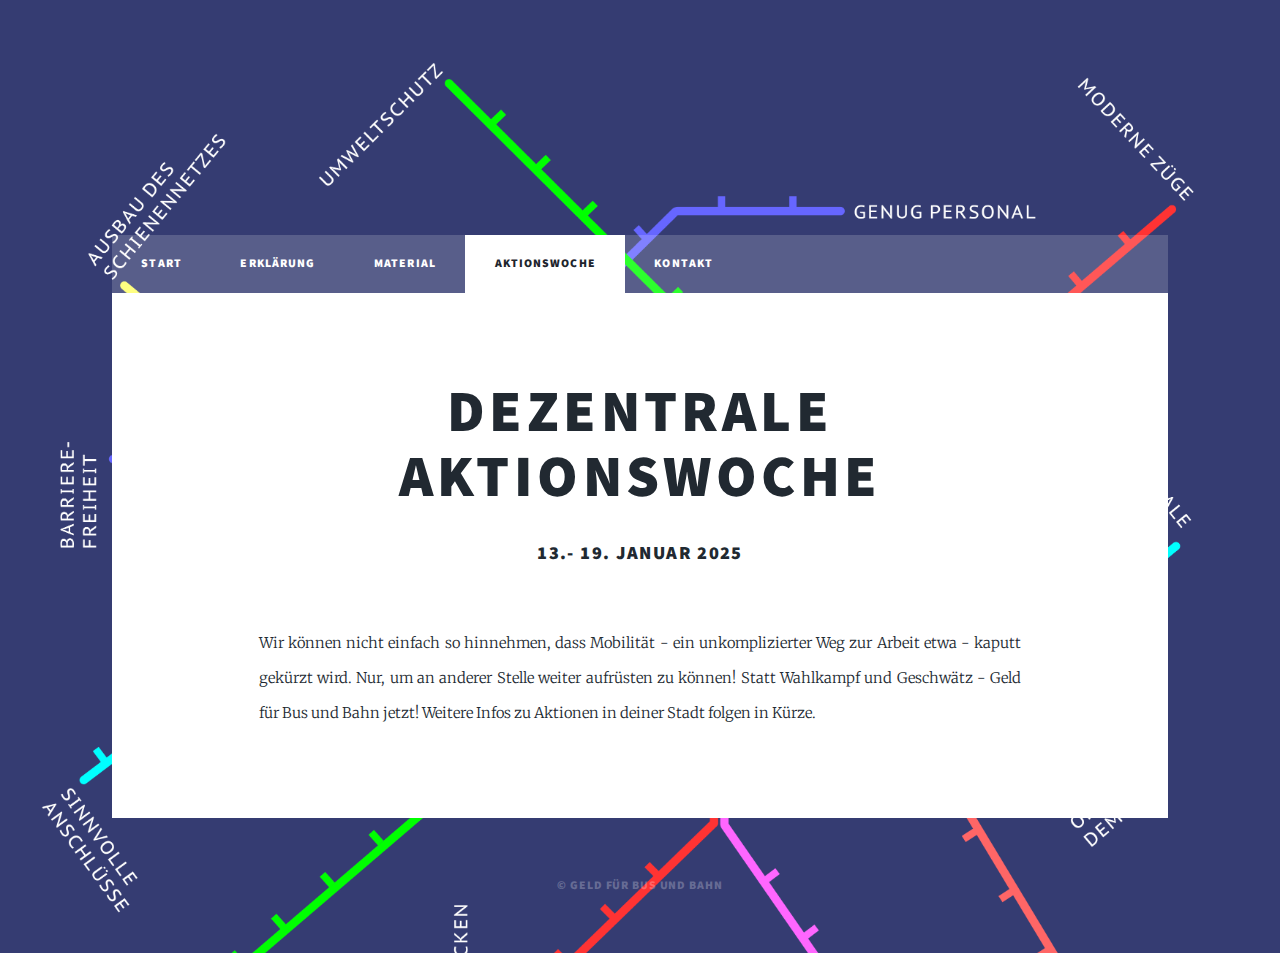
==== commit 6afcde40: "code cleanup (removing unnecessary CSS and JS)" ====
--- a/aktionswoche.html
+++ b/aktionswoche.html
@@ -4,7 +4,7 @@
 html5up.net | @ajlkn
 Free for personal and commercial use under the CCA 3.0 license (html5up.net/license)
 -->
-<html>
+<html lang="de">
 <head>
     <title>Geld für Bus und Bahn</title>
     <meta charset="utf-8" />
@@ -54,7 +54,7 @@
             
             <!-- Posts -->
             <section class="posts">
-                <!-- Ab hier auskommentiert - einfach <!-- und -- > entfernen um wieder anzuzeigen -->
+                <!-- Ab hier auskommentiert - einfach entfernen um wieder anzuzeigen -->
                 <!--
                 <article>
                     <header>
@@ -91,11 +91,8 @@
             
         <!-- Scripts -->
         <script src="assets/js/jquery.min.js"></script>
-        <script src="assets/js/jquery.scrollex.min.js"></script>
         <script src="assets/js/jquery.scrolly.min.js"></script>
-        <script src="assets/js/browser.min.js"></script>
         <script src="assets/js/breakpoints.min.js"></script>
-        <script src="assets/js/util.js"></script>
         <script src="assets/js/main.js"></script>
 </body>
 </html>
--- a/assets/css/main.css
+++ b/assets/css/main.css
@@ -91,7 +91,6 @@
 	margin: 0;
 	padding: 0;
 	border: 0;
-	font-size: 100%;
 	font: inherit;
 	vertical-align: baseline;
 }
@@ -128,7 +127,6 @@
 blockquote:after,
 q:before,
 q:after {
-	content: "";
 	content: none;
 }
 
@@ -162,9 +160,6 @@
 
 /* Basic */
 
-@-ms-viewport {
-	width: device-width;
-}
 
 body {
 	-ms-overflow-style: scrollbar;
@@ -440,1732 +435,10 @@
 	border-bottom-color: #eeeeee;
 }
 
-/* Row */
-
-.row {
-	display: flex;
-	flex-wrap: wrap;
-	box-sizing: border-box;
-	align-items: stretch;
-}
-
-.row > * {
-	box-sizing: border-box;
-}
-
-.row.gtr-uniform > * > :last-child {
-	margin-bottom: 0;
-}
-
-.row.aln-left {
-	justify-content: flex-start;
-}
-
-.row.aln-center {
-	justify-content: center;
-}
-
-.row.aln-right {
-	justify-content: flex-end;
-}
-
-.row.aln-top {
-	align-items: flex-start;
-}
-
-.row.aln-middle {
-	align-items: center;
-}
-
-.row.aln-bottom {
-	align-items: flex-end;
-}
-
-.row > .imp {
-	order: -1;
-}
-
-.row > .col-1 {
-	width: 8.33333%;
-}
-
-.row > .off-1 {
-	margin-left: 8.33333%;
-}
-
-.row > .col-2 {
-	width: 16.66667%;
-}
-
-.row > .off-2 {
-	margin-left: 16.66667%;
-}
-
-.row > .col-3 {
-	width: 25%;
-}
-
-.row > .off-3 {
-	margin-left: 25%;
-}
-
-.row > .col-4 {
-	width: 33.33333%;
-}
-
-.row > .off-4 {
-	margin-left: 33.33333%;
-}
-
-.row > .col-5 {
-	width: 41.66667%;
-}
-
-.row > .off-5 {
-	margin-left: 41.66667%;
-}
-
-.row > .col-6 {
-	width: 50%;
-}
-
-.row > .off-6 {
-	margin-left: 50%;
-}
-
-.row > .col-7 {
-	width: 58.33333%;
-}
-
-.row > .off-7 {
-	margin-left: 58.33333%;
-}
-
-.row > .col-8 {
-	width: 66.66667%;
-}
-
-.row > .off-8 {
-	margin-left: 66.66667%;
-}
-
-.row > .col-9 {
-	width: 75%;
-}
-
-.row > .off-9 {
-	margin-left: 75%;
-}
-
-.row > .col-10 {
-	width: 83.33333%;
-}
-
-.row > .off-10 {
-	margin-left: 83.33333%;
-}
-
-.row > .col-11 {
-	width: 91.66667%;
-}
-
-.row > .off-11 {
-	margin-left: 91.66667%;
-}
-
-.row > .col-12 {
-	width: 100%;
-}
-
-.row > .off-12 {
-	margin-left: 100%;
-}
-
-.row.gtr-0 {
-	margin-top: 0;
-	margin-left: 0rem;
-}
-
-.row.gtr-0 > * {
-	padding: 0 0 0 0rem;
-}
-
-.row.gtr-0.gtr-uniform {
-	margin-top: 0rem;
-}
-
-.row.gtr-0.gtr-uniform > * {
-	padding-top: 0rem;
-}
-
-.row.gtr-25 {
-	margin-top: 0;
-	margin-left: -0.375rem;
-}
-
-.row.gtr-25 > * {
-	padding: 0 0 0 0.375rem;
-}
-
-.row.gtr-25.gtr-uniform {
-	margin-top: -0.375rem;
-}
-
-.row.gtr-25.gtr-uniform > * {
-	padding-top: 0.375rem;
-}
-
-.row.gtr-50 {
-	margin-top: 0;
-	margin-left: -0.75rem;
-}
-
-.row.gtr-50 > * {
-	padding: 0 0 0 0.75rem;
-}
-
-.row.gtr-50.gtr-uniform {
-	margin-top: -0.75rem;
-}
-
-.row.gtr-50.gtr-uniform > * {
-	padding-top: 0.75rem;
-}
-
-.row {
-	margin-top: 0;
-	margin-left: -1.5rem;
-}
-
-.row > * {
-	padding: 0 0 0 1.5rem;
-}
-
-.row.gtr-uniform {
-	margin-top: -1.5rem;
-}
-
-.row.gtr-uniform > * {
-	padding-top: 1.5rem;
-}
-
-.row.gtr-150 {
-	margin-top: 0;
-	margin-left: -2.25rem;
-}
-
-.row.gtr-150 > * {
-	padding: 0 0 0 2.25rem;
-}
-
-.row.gtr-150.gtr-uniform {
-	margin-top: -2.25rem;
-}
-
-.row.gtr-150.gtr-uniform > * {
-	padding-top: 2.25rem;
-}
-
-.row.gtr-200 {
-	margin-top: 0;
-	margin-left: -3rem;
-}
-
-.row.gtr-200 > * {
-	padding: 0 0 0 3rem;
-}
-
-.row.gtr-200.gtr-uniform {
-	margin-top: -3rem;
-}
-
-.row.gtr-200.gtr-uniform > * {
-	padding-top: 3rem;
-}
-
-@media screen and (max-width: 1680px) {
-	.row {
-		display: flex;
-		flex-wrap: wrap;
-		box-sizing: border-box;
-		align-items: stretch;
-	}
-
-	.row > * {
-		box-sizing: border-box;
-	}
-
-	.row.gtr-uniform > * > :last-child {
-		margin-bottom: 0;
-	}
-
-	.row.aln-left {
-		justify-content: flex-start;
-	}
-
-	.row.aln-center {
-		justify-content: center;
-	}
-
-	.row.aln-right {
-		justify-content: flex-end;
-	}
-
-	.row.aln-top {
-		align-items: flex-start;
-	}
-
-	.row.aln-middle {
-		align-items: center;
-	}
-
-	.row.aln-bottom {
-		align-items: flex-end;
-	}
-
-	.row > .imp-xlarge {
-		order: -1;
-	}
-
-	.row > .col-1-xlarge {
-		width: 8.33333%;
-	}
-
-	.row > .off-1-xlarge {
-		margin-left: 8.33333%;
-	}
-
-	.row > .col-2-xlarge {
-		width: 16.66667%;
-	}
-
-	.row > .off-2-xlarge {
-		margin-left: 16.66667%;
-	}
-
-	.row > .col-3-xlarge {
-		width: 25%;
-	}
-
-	.row > .off-3-xlarge {
-		margin-left: 25%;
-	}
-
-	.row > .col-4-xlarge {
-		width: 33.33333%;
-	}
-
-	.row > .off-4-xlarge {
-		margin-left: 33.33333%;
-	}
-
-	.row > .col-5-xlarge {
-		width: 41.66667%;
-	}
-
-	.row > .off-5-xlarge {
-		margin-left: 41.66667%;
-	}
-
-	.row > .col-6-xlarge {
-		width: 50%;
-	}
-
-	.row > .off-6-xlarge {
-		margin-left: 50%;
-	}
-
-	.row > .col-7-xlarge {
-		width: 58.33333%;
-	}
-
-	.row > .off-7-xlarge {
-		margin-left: 58.33333%;
-	}
-
-	.row > .col-8-xlarge {
-		width: 66.66667%;
-	}
-
-	.row > .off-8-xlarge {
-		margin-left: 66.66667%;
-	}
-
-	.row > .col-9-xlarge {
-		width: 75%;
-	}
-
-	.row > .off-9-xlarge {
-		margin-left: 75%;
-	}
-
-	.row > .col-10-xlarge {
-		width: 83.33333%;
-	}
-
-	.row > .off-10-xlarge {
-		margin-left: 83.33333%;
-	}
-
-	.row > .col-11-xlarge {
-		width: 91.66667%;
-	}
-
-	.row > .off-11-xlarge {
-		margin-left: 91.66667%;
-	}
-
-	.row > .col-12-xlarge {
-		width: 100%;
-	}
-
-	.row > .off-12-xlarge {
-		margin-left: 100%;
-	}
-
-	.row.gtr-0 {
-		margin-top: 0;
-		margin-left: 0rem;
-	}
-
-	.row.gtr-0 > * {
-		padding: 0 0 0 0rem;
-	}
-
-	.row.gtr-0.gtr-uniform {
-		margin-top: 0rem;
-	}
-
-	.row.gtr-0.gtr-uniform > * {
-		padding-top: 0rem;
-	}
-
-	.row.gtr-25 {
-		margin-top: 0;
-		margin-left: -0.375rem;
-	}
-
-	.row.gtr-25 > * {
-		padding: 0 0 0 0.375rem;
-	}
-
-	.row.gtr-25.gtr-uniform {
-		margin-top: -0.375rem;
-	}
-
-	.row.gtr-25.gtr-uniform > * {
-		padding-top: 0.375rem;
-	}
-
-	.row.gtr-50 {
-		margin-top: 0;
-		margin-left: -0.75rem;
-	}
-
-	.row.gtr-50 > * {
-		padding: 0 0 0 0.75rem;
-	}
-
-	.row.gtr-50.gtr-uniform {
-		margin-top: -0.75rem;
-	}
-
-	.row.gtr-50.gtr-uniform > * {
-		padding-top: 0.75rem;
-	}
-
-	.row {
-		margin-top: 0;
-		margin-left: -1.5rem;
-	}
-
-	.row > * {
-		padding: 0 0 0 1.5rem;
-	}
-
-	.row.gtr-uniform {
-		margin-top: -1.5rem;
-	}
-
-	.row.gtr-uniform > * {
-		padding-top: 1.5rem;
-	}
-
-	.row.gtr-150 {
-		margin-top: 0;
-		margin-left: -2.25rem;
-	}
-
-	.row.gtr-150 > * {
-		padding: 0 0 0 2.25rem;
-	}
-
-	.row.gtr-150.gtr-uniform {
-		margin-top: -2.25rem;
-	}
-
-	.row.gtr-150.gtr-uniform > * {
-		padding-top: 2.25rem;
-	}
-
-	.row.gtr-200 {
-		margin-top: 0;
-		margin-left: -3rem;
-	}
-
-	.row.gtr-200 > * {
-		padding: 0 0 0 3rem;
-	}
-
-	.row.gtr-200.gtr-uniform {
-		margin-top: -3rem;
-	}
-
-	.row.gtr-200.gtr-uniform > * {
-		padding-top: 3rem;
-	}
-}
-
-@media screen and (max-width: 1280px) {
-	.row {
-		display: flex;
-		flex-wrap: wrap;
-		box-sizing: border-box;
-		align-items: stretch;
-	}
-
-	.row > * {
-		box-sizing: border-box;
-	}
-
-	.row.gtr-uniform > * > :last-child {
-		margin-bottom: 0;
-	}
-
-	.row.aln-left {
-		justify-content: flex-start;
-	}
-
-	.row.aln-center {
-		justify-content: center;
-	}
-
-	.row.aln-right {
-		justify-content: flex-end;
-	}
-
-	.row.aln-top {
-		align-items: flex-start;
-	}
-
-	.row.aln-middle {
-		align-items: center;
-	}
-
-	.row.aln-bottom {
-		align-items: flex-end;
-	}
-
-	.row > .imp-large {
-		order: -1;
-	}
-
-	.row > .col-1-large {
-		width: 8.33333%;
-	}
-
-	.row > .off-1-large {
-		margin-left: 8.33333%;
-	}
-
-	.row > .col-2-large {
-		width: 16.66667%;
-	}
-
-	.row > .off-2-large {
-		margin-left: 16.66667%;
-	}
-
-	.row > .col-3-large {
-		width: 25%;
-	}
-
-	.row > .off-3-large {
-		margin-left: 25%;
-	}
-
-	.row > .col-4-large {
-		width: 33.33333%;
-	}
-
-	.row > .off-4-large {
-		margin-left: 33.33333%;
-	}
-
-	.row > .col-5-large {
-		width: 41.66667%;
-	}
-
-	.row > .off-5-large {
-		margin-left: 41.66667%;
-	}
-
-	.row > .col-6-large {
-		width: 50%;
-	}
-
-	.row > .off-6-large {
-		margin-left: 50%;
-	}
-
-	.row > .col-7-large {
-		width: 58.33333%;
-	}
-
-	.row > .off-7-large {
-		margin-left: 58.33333%;
-	}
-
-	.row > .col-8-large {
-		width: 66.66667%;
-	}
-
-	.row > .off-8-large {
-		margin-left: 66.66667%;
-	}
-
-	.row > .col-9-large {
-		width: 75%;
-	}
-
-	.row > .off-9-large {
-		margin-left: 75%;
-	}
-
-	.row > .col-10-large {
-		width: 83.33333%;
-	}
-
-	.row > .off-10-large {
-		margin-left: 83.33333%;
-	}
-
-	.row > .col-11-large {
-		width: 91.66667%;
-	}
-
-	.row > .off-11-large {
-		margin-left: 91.66667%;
-	}
-
-	.row > .col-12-large {
-		width: 100%;
-	}
-
-	.row > .off-12-large {
-		margin-left: 100%;
-	}
-
-	.row.gtr-0 {
-		margin-top: 0;
-		margin-left: 0rem;
-	}
-
-	.row.gtr-0 > * {
-		padding: 0 0 0 0rem;
-	}
-
-	.row.gtr-0.gtr-uniform {
-		margin-top: 0rem;
-	}
-
-	.row.gtr-0.gtr-uniform > * {
-		padding-top: 0rem;
-	}
-
-	.row.gtr-25 {
-		margin-top: 0;
-		margin-left: -0.375rem;
-	}
-
-	.row.gtr-25 > * {
-		padding: 0 0 0 0.375rem;
-	}
-
-	.row.gtr-25.gtr-uniform {
-		margin-top: -0.375rem;
-	}
-
-	.row.gtr-25.gtr-uniform > * {
-		padding-top: 0.375rem;
-	}
-
-	.row.gtr-50 {
-		margin-top: 0;
-		margin-left: -0.75rem;
-	}
-
-	.row.gtr-50 > * {
-		padding: 0 0 0 0.75rem;
-	}
-
-	.row.gtr-50.gtr-uniform {
-		margin-top: -0.75rem;
-	}
-
-	.row.gtr-50.gtr-uniform > * {
-		padding-top: 0.75rem;
-	}
-
-	.row {
-		margin-top: 0;
-		margin-left: -1.5rem;
-	}
-
-	.row > * {
-		padding: 0 0 0 1.5rem;
-	}
-
-	.row.gtr-uniform {
-		margin-top: -1.5rem;
-	}
-
-	.row.gtr-uniform > * {
-		padding-top: 1.5rem;
-	}
-
-	.row.gtr-150 {
-		margin-top: 0;
-		margin-left: -2.25rem;
-	}
-
-	.row.gtr-150 > * {
-		padding: 0 0 0 2.25rem;
-	}
-
-	.row.gtr-150.gtr-uniform {
-		margin-top: -2.25rem;
-	}
-
-	.row.gtr-150.gtr-uniform > * {
-		padding-top: 2.25rem;
-	}
-
-	.row.gtr-200 {
-		margin-top: 0;
-		margin-left: -3rem;
-	}
-
-	.row.gtr-200 > * {
-		padding: 0 0 0 3rem;
-	}
-
-	.row.gtr-200.gtr-uniform {
-		margin-top: -3rem;
-	}
-
-	.row.gtr-200.gtr-uniform > * {
-		padding-top: 3rem;
-	}
-}
-
-@media screen and (max-width: 980px) {
-	.row {
-		display: flex;
-		flex-wrap: wrap;
-		box-sizing: border-box;
-		align-items: stretch;
-	}
-
-	.row > * {
-		box-sizing: border-box;
-	}
-
-	.row.gtr-uniform > * > :last-child {
-		margin-bottom: 0;
-	}
-
-	.row.aln-left {
-		justify-content: flex-start;
-	}
-
-	.row.aln-center {
-		justify-content: center;
-	}
-
-	.row.aln-right {
-		justify-content: flex-end;
-	}
-
-	.row.aln-top {
-		align-items: flex-start;
-	}
-
-	.row.aln-middle {
-		align-items: center;
-	}
-
-	.row.aln-bottom {
-		align-items: flex-end;
-	}
-
-	.row > .imp-medium {
-		order: -1;
-	}
-
-	.row > .col-1-medium {
-		width: 8.33333%;
-	}
-
-	.row > .off-1-medium {
-		margin-left: 8.33333%;
-	}
-
-	.row > .col-2-medium {
-		width: 16.66667%;
-	}
-
-	.row > .off-2-medium {
-		margin-left: 16.66667%;
-	}
-
-	.row > .col-3-medium {
-		width: 25%;
-	}
-
-	.row > .off-3-medium {
-		margin-left: 25%;
-	}
-
-	.row > .col-4-medium {
-		width: 33.33333%;
-	}
-
-	.row > .off-4-medium {
-		margin-left: 33.33333%;
-	}
-
-	.row > .col-5-medium {
-		width: 41.66667%;
-	}
-
-	.row > .off-5-medium {
-		margin-left: 41.66667%;
-	}
-
-	.row > .col-6-medium {
-		width: 50%;
-	}
-
-	.row > .off-6-medium {
-		margin-left: 50%;
-	}
-
-	.row > .col-7-medium {
-		width: 58.33333%;
-	}
-
-	.row > .off-7-medium {
-		margin-left: 58.33333%;
-	}
-
-	.row > .col-8-medium {
-		width: 66.66667%;
-	}
-
-	.row > .off-8-medium {
-		margin-left: 66.66667%;
-	}
-
-	.row > .col-9-medium {
-		width: 75%;
-	}
-
-	.row > .off-9-medium {
-		margin-left: 75%;
-	}
-
-	.row > .col-10-medium {
-		width: 83.33333%;
-	}
-
-	.row > .off-10-medium {
-		margin-left: 83.33333%;
-	}
-
-	.row > .col-11-medium {
-		width: 91.66667%;
-	}
-
-	.row > .off-11-medium {
-		margin-left: 91.66667%;
-	}
-
-	.row > .col-12-medium {
-		width: 100%;
-	}
-
-	.row > .off-12-medium {
-		margin-left: 100%;
-	}
-
-	.row.gtr-0 {
-		margin-top: 0;
-		margin-left: 0rem;
-	}
-
-	.row.gtr-0 > * {
-		padding: 0 0 0 0rem;
-	}
-
-	.row.gtr-0.gtr-uniform {
-		margin-top: 0rem;
-	}
-
-	.row.gtr-0.gtr-uniform > * {
-		padding-top: 0rem;
-	}
-
-	.row.gtr-25 {
-		margin-top: 0;
-		margin-left: -0.375rem;
-	}
-
-	.row.gtr-25 > * {
-		padding: 0 0 0 0.375rem;
-	}
-
-	.row.gtr-25.gtr-uniform {
-		margin-top: -0.375rem;
-	}
-
-	.row.gtr-25.gtr-uniform > * {
-		padding-top: 0.375rem;
-	}
-
-	.row.gtr-50 {
-		margin-top: 0;
-		margin-left: -0.75rem;
-	}
-
-	.row.gtr-50 > * {
-		padding: 0 0 0 0.75rem;
-	}
-
-	.row.gtr-50.gtr-uniform {
-		margin-top: -0.75rem;
-	}
-
-	.row.gtr-50.gtr-uniform > * {
-		padding-top: 0.75rem;
-	}
-
-	.row {
-		margin-top: 0;
-		margin-left: -1.5rem;
-	}
-
-	.row > * {
-		padding: 0 0 0 1.5rem;
-	}
-
-	.row.gtr-uniform {
-		margin-top: -1.5rem;
-	}
-
-	.row.gtr-uniform > * {
-		padding-top: 1.5rem;
-	}
-
-	.row.gtr-150 {
-		margin-top: 0;
-		margin-left: -2.25rem;
-	}
-
-	.row.gtr-150 > * {
-		padding: 0 0 0 2.25rem;
-	}
-
-	.row.gtr-150.gtr-uniform {
-		margin-top: -2.25rem;
-	}
-
-	.row.gtr-150.gtr-uniform > * {
-		padding-top: 2.25rem;
-	}
-
-	.row.gtr-200 {
-		margin-top: 0;
-		margin-left: -3rem;
-	}
-
-	.row.gtr-200 > * {
-		padding: 0 0 0 3rem;
-	}
-
-	.row.gtr-200.gtr-uniform {
-		margin-top: -3rem;
-	}
-
-	.row.gtr-200.gtr-uniform > * {
-		padding-top: 3rem;
-	}
-}
-
-@media screen and (max-width: 736px) {
-	.row {
-		display: flex;
-		flex-wrap: wrap;
-		box-sizing: border-box;
-		align-items: stretch;
-	}
-
-	.row > * {
-		box-sizing: border-box;
-	}
-
-	.row.gtr-uniform > * > :last-child {
-		margin-bottom: 0;
-	}
-
-	.row.aln-left {
-		justify-content: flex-start;
-	}
-
-	.row.aln-center {
-		justify-content: center;
-	}
-
-	.row.aln-right {
-		justify-content: flex-end;
-	}
-
-	.row.aln-top {
-		align-items: flex-start;
-	}
-
-	.row.aln-middle {
-		align-items: center;
-	}
-
-	.row.aln-bottom {
-		align-items: flex-end;
-	}
-
-	.row > .imp-small {
-		order: -1;
-	}
-
-	.row > .col-1-small {
-		width: 8.33333%;
-	}
-
-	.row > .off-1-small {
-		margin-left: 8.33333%;
-	}
-
-	.row > .col-2-small {
-		width: 16.66667%;
-	}
-
-	.row > .off-2-small {
-		margin-left: 16.66667%;
-	}
-
-	.row > .col-3-small {
-		width: 25%;
-	}
-
-	.row > .off-3-small {
-		margin-left: 25%;
-	}
-
-	.row > .col-4-small {
-		width: 33.33333%;
-	}
-
-	.row > .off-4-small {
-		margin-left: 33.33333%;
-	}
-
-	.row > .col-5-small {
-		width: 41.66667%;
-	}
-
-	.row > .off-5-small {
-		margin-left: 41.66667%;
-	}
-
-	.row > .col-6-small {
-		width: 50%;
-	}
-
-	.row > .off-6-small {
-		margin-left: 50%;
-	}
-
-	.row > .col-7-small {
-		width: 58.33333%;
-	}
-
-	.row > .off-7-small {
-		margin-left: 58.33333%;
-	}
-
-	.row > .col-8-small {
-		width: 66.66667%;
-	}
-
-	.row > .off-8-small {
-		margin-left: 66.66667%;
-	}
-
-	.row > .col-9-small {
-		width: 75%;
-	}
-
-	.row > .off-9-small {
-		margin-left: 75%;
-	}
-
-	.row > .col-10-small {
-		width: 83.33333%;
-	}
-
-	.row > .off-10-small {
-		margin-left: 83.33333%;
-	}
-
-	.row > .col-11-small {
-		width: 91.66667%;
-	}
-
-	.row > .off-11-small {
-		margin-left: 91.66667%;
-	}
-
-	.row > .col-12-small {
-		width: 100%;
-	}
-
-	.row > .off-12-small {
-		margin-left: 100%;
-	}
-
-	.row.gtr-0 {
-		margin-top: 0;
-		margin-left: 0rem;
-	}
-
-	.row.gtr-0 > * {
-		padding: 0 0 0 0rem;
-	}
-
-	.row.gtr-0.gtr-uniform {
-		margin-top: 0rem;
-	}
-
-	.row.gtr-0.gtr-uniform > * {
-		padding-top: 0rem;
-	}
-
-	.row.gtr-25 {
-		margin-top: 0;
-		margin-left: -0.375rem;
-	}
-
-	.row.gtr-25 > * {
-		padding: 0 0 0 0.375rem;
-	}
-
-	.row.gtr-25.gtr-uniform {
-		margin-top: -0.375rem;
-	}
-
-	.row.gtr-25.gtr-uniform > * {
-		padding-top: 0.375rem;
-	}
-
-	.row.gtr-50 {
-		margin-top: 0;
-		margin-left: -0.75rem;
-	}
-
-	.row.gtr-50 > * {
-		padding: 0 0 0 0.75rem;
-	}
-
-	.row.gtr-50.gtr-uniform {
-		margin-top: -0.75rem;
-	}
-
-	.row.gtr-50.gtr-uniform > * {
-		padding-top: 0.75rem;
-	}
-
-	.row {
-		margin-top: 0;
-		margin-left: -1.5rem;
-	}
-
-	.row > * {
-		padding: 0 0 0 1.5rem;
-	}
-
-	.row.gtr-uniform {
-		margin-top: -1.5rem;
-	}
-
-	.row.gtr-uniform > * {
-		padding-top: 1.5rem;
-	}
-
-	.row.gtr-150 {
-		margin-top: 0;
-		margin-left: -2.25rem;
-	}
-
-	.row.gtr-150 > * {
-		padding: 0 0 0 2.25rem;
-	}
-
-	.row.gtr-150.gtr-uniform {
-		margin-top: -2.25rem;
-	}
-
-	.row.gtr-150.gtr-uniform > * {
-		padding-top: 2.25rem;
-	}
-
-	.row.gtr-200 {
-		margin-top: 0;
-		margin-left: -3rem;
-	}
-
-	.row.gtr-200 > * {
-		padding: 0 0 0 3rem;
-	}
-
-	.row.gtr-200.gtr-uniform {
-		margin-top: -3rem;
-	}
-
-	.row.gtr-200.gtr-uniform > * {
-		padding-top: 3rem;
-	}
-}
-
-@media screen and (max-width: 480px) {
-	.row {
-		display: flex;
-		flex-wrap: wrap;
-		box-sizing: border-box;
-		align-items: stretch;
-	}
-
-	.row > * {
-		box-sizing: border-box;
-	}
-
-	.row.gtr-uniform > * > :last-child {
-		margin-bottom: 0;
-	}
-
-	.row.aln-left {
-		justify-content: flex-start;
-	}
-
-	.row.aln-center {
-		justify-content: center;
-	}
-
-	.row.aln-right {
-		justify-content: flex-end;
-	}
-
-	.row.aln-top {
-		align-items: flex-start;
-	}
-
-	.row.aln-middle {
-		align-items: center;
-	}
-
-	.row.aln-bottom {
-		align-items: flex-end;
-	}
-
-	.row > .imp-xsmall {
-		order: -1;
-	}
-
-	.row > .col-1-xsmall {
-		width: 8.33333%;
-	}
-
-	.row > .off-1-xsmall {
-		margin-left: 8.33333%;
-	}
-
-	.row > .col-2-xsmall {
-		width: 16.66667%;
-	}
-
-	.row > .off-2-xsmall {
-		margin-left: 16.66667%;
-	}
-
-	.row > .col-3-xsmall {
-		width: 25%;
-	}
-
-	.row > .off-3-xsmall {
-		margin-left: 25%;
-	}
-
-	.row > .col-4-xsmall {
-		width: 33.33333%;
-	}
-
-	.row > .off-4-xsmall {
-		margin-left: 33.33333%;
-	}
-
-	.row > .col-5-xsmall {
-		width: 41.66667%;
-	}
-
-	.row > .off-5-xsmall {
-		margin-left: 41.66667%;
-	}
-
-	.row > .col-6-xsmall {
-		width: 50%;
-	}
-
-	.row > .off-6-xsmall {
-		margin-left: 50%;
-	}
-
-	.row > .col-7-xsmall {
-		width: 58.33333%;
-	}
-
-	.row > .off-7-xsmall {
-		margin-left: 58.33333%;
-	}
-
-	.row > .col-8-xsmall {
-		width: 66.66667%;
-	}
-
-	.row > .off-8-xsmall {
-		margin-left: 66.66667%;
-	}
-
-	.row > .col-9-xsmall {
-		width: 75%;
-	}
-
-	.row > .off-9-xsmall {
-		margin-left: 75%;
-	}
-
-	.row > .col-10-xsmall {
-		width: 83.33333%;
-	}
-
-	.row > .off-10-xsmall {
-		margin-left: 83.33333%;
-	}
-
-	.row > .col-11-xsmall {
-		width: 91.66667%;
-	}
-
-	.row > .off-11-xsmall {
-		margin-left: 91.66667%;
-	}
-
-	.row > .col-12-xsmall {
-		width: 100%;
-	}
-
-	.row > .off-12-xsmall {
-		margin-left: 100%;
-	}
-
-	.row.gtr-0 {
-		margin-top: 0;
-		margin-left: 0rem;
-	}
-
-	.row.gtr-0 > * {
-		padding: 0 0 0 0rem;
-	}
-
-	.row.gtr-0.gtr-uniform {
-		margin-top: 0rem;
-	}
-
-	.row.gtr-0.gtr-uniform > * {
-		padding-top: 0rem;
-	}
-
-	.row.gtr-25 {
-		margin-top: 0;
-		margin-left: -0.375rem;
-	}
-
-	.row.gtr-25 > * {
-		padding: 0 0 0 0.375rem;
-	}
-
-	.row.gtr-25.gtr-uniform {
-		margin-top: -0.375rem;
-	}
-
-	.row.gtr-25.gtr-uniform > * {
-		padding-top: 0.375rem;
-	}
-
-	.row.gtr-50 {
-		margin-top: 0;
-		margin-left: -0.75rem;
-	}
-
-	.row.gtr-50 > * {
-		padding: 0 0 0 0.75rem;
-	}
-
-	.row.gtr-50.gtr-uniform {
-		margin-top: -0.75rem;
-	}
-
-	.row.gtr-50.gtr-uniform > * {
-		padding-top: 0.75rem;
-	}
-
-	.row {
-		margin-top: 0;
-		margin-left: -1.5rem;
-	}
-
-	.row > * {
-		padding: 0 0 0 1.5rem;
-	}
-
-	.row.gtr-uniform {
-		margin-top: -1.5rem;
-	}
-
-	.row.gtr-uniform > * {
-		padding-top: 1.5rem;
-	}
-
-	.row.gtr-150 {
-		margin-top: 0;
-		margin-left: -2.25rem;
-	}
-
-	.row.gtr-150 > * {
-		padding: 0 0 0 2.25rem;
-	}
-
-	.row.gtr-150.gtr-uniform {
-		margin-top: -2.25rem;
-	}
-
-	.row.gtr-150.gtr-uniform > * {
-		padding-top: 2.25rem;
-	}
-
-	.row.gtr-200 {
-		margin-top: 0;
-		margin-left: -3rem;
-	}
-
-	.row.gtr-200 > * {
-		padding: 0 0 0 3rem;
-	}
-
-	.row.gtr-200.gtr-uniform {
-		margin-top: -3rem;
-	}
-
-	.row.gtr-200.gtr-uniform > * {
-		padding-top: 3rem;
-	}
-}
-
-@media screen and (max-width: 360px) {
-	.row {
-		display: flex;
-		flex-wrap: wrap;
-		box-sizing: border-box;
-		align-items: stretch;
-	}
-
-	.row > * {
-		box-sizing: border-box;
-	}
-
-	.row.gtr-uniform > * > :last-child {
-		margin-bottom: 0;
-	}
-
-	.row.aln-left {
-		justify-content: flex-start;
-	}
-
-	.row.aln-center {
-		justify-content: center;
-	}
-
-	.row.aln-right {
-		justify-content: flex-end;
-	}
-
-	.row.aln-top {
-		align-items: flex-start;
-	}
-
-	.row.aln-middle {
-		align-items: center;
-	}
-
-	.row.aln-bottom {
-		align-items: flex-end;
-	}
-
-	.row > .imp-xxsmall {
-		order: -1;
-	}
-
-	.row > .col-1-xxsmall {
-		width: 8.33333%;
-	}
-
-	.row > .off-1-xxsmall {
-		margin-left: 8.33333%;
-	}
-
-	.row > .col-2-xxsmall {
-		width: 16.66667%;
-	}
-
-	.row > .off-2-xxsmall {
-		margin-left: 16.66667%;
-	}
-
-	.row > .col-3-xxsmall {
-		width: 25%;
-	}
-
-	.row > .off-3-xxsmall {
-		margin-left: 25%;
-	}
-
-	.row > .col-4-xxsmall {
-		width: 33.33333%;
-	}
-
-	.row > .off-4-xxsmall {
-		margin-left: 33.33333%;
-	}
-
-	.row > .col-5-xxsmall {
-		width: 41.66667%;
-	}
-
-	.row > .off-5-xxsmall {
-		margin-left: 41.66667%;
-	}
-
-	.row > .col-6-xxsmall {
-		width: 50%;
-	}
-
-	.row > .off-6-xxsmall {
-		margin-left: 50%;
-	}
-
-	.row > .col-7-xxsmall {
-		width: 58.33333%;
-	}
-
-	.row > .off-7-xxsmall {
-		margin-left: 58.33333%;
-	}
-
-	.row > .col-8-xxsmall {
-		width: 66.66667%;
-	}
-
-	.row > .off-8-xxsmall {
-		margin-left: 66.66667%;
-	}
-
-	.row > .col-9-xxsmall {
-		width: 75%;
-	}
-
-	.row > .off-9-xxsmall {
-		margin-left: 75%;
-	}
-
-	.row > .col-10-xxsmall {
-		width: 83.33333%;
-	}
-
-	.row > .off-10-xxsmall {
-		margin-left: 83.33333%;
-	}
-
-	.row > .col-11-xxsmall {
-		width: 91.66667%;
-	}
-
-	.row > .off-11-xxsmall {
-		margin-left: 91.66667%;
-	}
-
-	.row > .col-12-xxsmall {
-		width: 100%;
-	}
-
-	.row > .off-12-xxsmall {
-		margin-left: 100%;
-	}
-
-	.row.gtr-0 {
-		margin-top: 0;
-		margin-left: 0rem;
-	}
-
-	.row.gtr-0 > * {
-		padding: 0 0 0 0rem;
-	}
-
-	.row.gtr-0.gtr-uniform {
-		margin-top: 0rem;
-	}
-
-	.row.gtr-0.gtr-uniform > * {
-		padding-top: 0rem;
-	}
-
-	.row.gtr-25 {
-		margin-top: 0;
-		margin-left: -0.375rem;
-	}
-
-	.row.gtr-25 > * {
-		padding: 0 0 0 0.375rem;
-	}
-
-	.row.gtr-25.gtr-uniform {
-		margin-top: -0.375rem;
-	}
-
-	.row.gtr-25.gtr-uniform > * {
-		padding-top: 0.375rem;
-	}
-
-	.row.gtr-50 {
-		margin-top: 0;
-		margin-left: -0.75rem;
-	}
-
-	.row.gtr-50 > * {
-		padding: 0 0 0 0.75rem;
-	}
-
-	.row.gtr-50.gtr-uniform {
-		margin-top: -0.75rem;
-	}
-
-	.row.gtr-50.gtr-uniform > * {
-		padding-top: 0.75rem;
-	}
-
-	.row {
-		margin-top: 0;
-		margin-left: -1.5rem;
-	}
-
-	.row > * {
-		padding: 0 0 0 1.5rem;
-	}
-
-	.row.gtr-uniform {
-		margin-top: -1.5rem;
-	}
-
-	.row.gtr-uniform > * {
-		padding-top: 1.5rem;
-	}
-
-	.row.gtr-150 {
-		margin-top: 0;
-		margin-left: -2.25rem;
-	}
-
-	.row.gtr-150 > * {
-		padding: 0 0 0 2.25rem;
-	}
-
-	.row.gtr-150.gtr-uniform {
-		margin-top: -2.25rem;
-	}
-
-	.row.gtr-150.gtr-uniform > * {
-		padding-top: 2.25rem;
-	}
-
-	.row.gtr-200 {
-		margin-top: 0;
-		margin-left: -3rem;
-	}
-
-	.row.gtr-200 > * {
-		padding: 0 0 0 3rem;
-	}
-
-	.row.gtr-200.gtr-uniform {
-		margin-top: -3rem;
-	}
-
-	.row.gtr-200.gtr-uniform > * {
-		padding-top: 3rem;
-	}
-}
-
-/* Box */
-
-.box {
-	border: solid 2px;
-	margin-bottom: 2rem;
-	padding: 1.5rem;
-}
-
-.box > :last-child,
-.box > :last-child > :last-child,
-.box > :last-child > :last-child > :last-child {
-	margin-bottom: 0;
-}
-
-.box.alt {
-	border: 0;
-	border-radius: 0;
-	padding: 0;
-}
-
-.box {
-	border-color: #eeeeee;
-}
-
 /* Button */
+div.row {
+	text-align: center;
+}
 
 input[type="submit"],
 input[type="reset"],
@@ -2522,7 +795,12 @@
 }
 
 input[type="checkbox"] + label:before,
-input[type="radio"] + label:before {
+input[type="radio"] + label:before,
+#navPanel .close:before,
+#navPanelToggle:before,
+.pagination .next:before,
+.pagination .previous:before,
+#navPanel .close:before {
 	-moz-osx-font-smoothing: grayscale;
 	-webkit-font-smoothing: antialiased;
 	display: inline-block;
@@ -2531,7 +809,7 @@
 	text-rendering: auto;
 	line-height: 1;
 	text-transform: none !important;
-	font-family: "Font Awesome 5 Free";
+	font-family: "Font Awesome 5 Free", sans-serif;
 	font-weight: 900;
 }
 
@@ -2672,7 +950,7 @@
 	text-rendering: auto;
 	line-height: 1;
 	text-transform: none !important;
-	font-family: "Font Awesome 5 Free";
+	font-family: "Font Awesome 5 Free", sans-serif;
 	font-weight: 400;
 }
 
@@ -2689,7 +967,7 @@
 }
 
 .icon.brands:before {
-	font-family: "Font Awesome 5 Brands";
+	font-family: "Font Awesome 5 Brands", sans-serif;
 }
 
 /* Image */
@@ -3028,7 +1306,6 @@
 header > .date {
 	display: block;
 	font-size: 0.8rem;
-	height: 1;
 	margin: 0 0 1rem 0;
 	position: relative;
 }
@@ -3212,9 +1489,7 @@
 /* Pagination */
 
 .pagination {
-	display: -moz-inline-flex;
 	display: -webkit-inline-flex;
-	display: -ms-inline-flex;
 	display: inline-flex;
 	-moz-user-select: none;
 	-webkit-user-select: none;
@@ -3263,20 +1538,6 @@
 
 .pagination .next:before,
 .pagination .previous:before {
-	-moz-osx-font-smoothing: grayscale;
-	-webkit-font-smoothing: antialiased;
-	display: inline-block;
-	font-style: normal;
-	font-variant: normal;
-	text-rendering: auto;
-	line-height: 1;
-	text-transform: none !important;
-	font-family: "Font Awesome 5 Free";
-	font-weight: 900;
-}
-
-.pagination .next:before,
-.pagination .previous:before {
 	display: inline-block;
 	color: inherit !important;
 	line-height: inherit;
@@ -3418,7 +1679,6 @@
 	-ms-flex-direction: column;
 	flex-direction: column;
 	-moz-justify-content: -moz-flex-end;
-	-webkit-justify-content: -webkit-flex-end;
 	-ms-justify-content: -ms-flex-end;
 	justify-content: flex-end;
 	-moz-transition: opacity 1s ease, -moz-transform 1s ease;
@@ -3612,7 +1872,7 @@
 
 	#intro p {
 		font-size: 1rem;
-		margin-top: 0rem;
+		margin-top: 0;
 	}
 
 	#intro .actions {
@@ -3637,7 +1897,6 @@
 	-ms-flex-direction: column;
 	flex-direction: column;
 	-moz-justify-content: -moz-flex-end;
-	-webkit-justify-content: -webkit-flex-end;
 	-ms-justify-content: -ms-flex-end;
 	justify-content: flex-end;
 	pointer-events: none;
@@ -3973,7 +2232,6 @@
 	-ms-flex-wrap: wrap;
 	flex-wrap: wrap;
 	-moz-align-items: -moz-stretch;
-	-webkit-align-items: -webkit-stretch;
 	-ms-align-items: -ms-stretch;
 	align-items: stretch;
 	text-align: left;
@@ -4423,7 +2681,6 @@
 
 #footer > section.split.contact > section.alt {
 	-moz-align-items: -moz-flex-start;
-	-webkit-align-items: -webkit-flex-start;
 	-ms-align-items: -ms-flex-start;
 	align-items: flex-start;
 }
@@ -4648,19 +2905,6 @@
 	padding: 0.375rem 1.25rem;
 	text-transform: uppercase;
 	z-index: 10001;
-}
-
-#navPanelToggle:before {
-	-moz-osx-font-smoothing: grayscale;
-	-webkit-font-smoothing: antialiased;
-	display: inline-block;
-	font-style: normal;
-	font-variant: normal;
-	text-rendering: auto;
-	line-height: 1;
-	text-transform: none !important;
-	font-family: "Font Awesome 5 Free";
-	font-weight: 900;
 }
 
 #navPanelToggle:before {
@@ -4733,7 +2977,6 @@
 	display: block;
 	font-family: "Source Sans Pro", Helvetica, sans-serif;
 	font-size: 0.9rem;
-	font-size: 0.9rem;
 	font-weight: 900;
 	letter-spacing: 0.075em;
 	padding: 0.75rem 0;
@@ -4766,18 +3009,6 @@
 	width: 7rem;
 }
 
-#navPanel .close:before {
-	-moz-osx-font-smoothing: grayscale;
-	-webkit-font-smoothing: antialiased;
-	display: inline-block;
-	font-style: normal;
-	font-variant: normal;
-	text-rendering: auto;
-	line-height: 1;
-	text-transform: none !important;
-	font-family: "Font Awesome 5 Free";
-	font-weight: 900;
-}
 
 #navPanel .close:before {
 	content: "\f00d";
--- a/assets/css/noscript.css
+++ b/assets/css/noscript.css
@@ -1,4 +1,4 @@
-@import url(font-awesome.min.css);
+@import url(fontawesome-all.min.css);
 
 /*
 	Massively by HTML5 UP
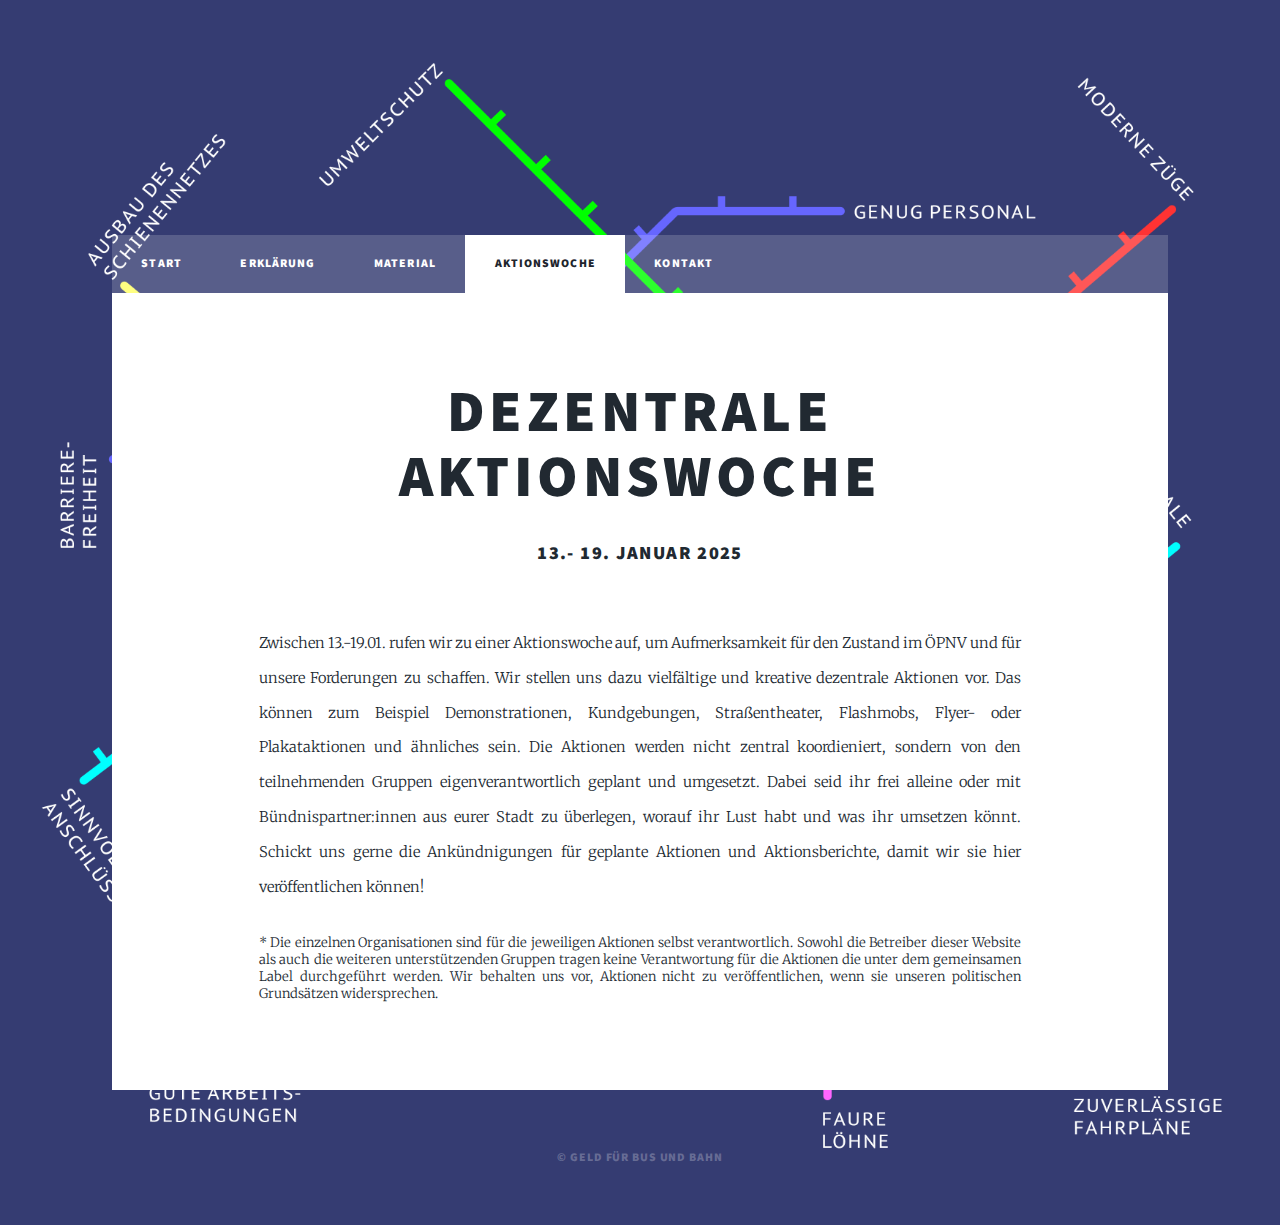
==== commit 3b873dab: "changed texts" ====
--- a/aktionswoche.html
+++ b/aktionswoche.html
@@ -6,93 +6,79 @@
 -->
 <html lang="de">
 <head>
-    <title>Geld für Bus und Bahn</title>
-    <meta charset="utf-8" />
-    <meta
-    name="viewport"
-    content="width=device-width, initial-scale=1, user-scalable=no"
-    />
-    <link rel="stylesheet" href="assets/css/main.css" />
-    <noscript
-    ><link rel="stylesheet" href="assets/css/noscript.css"
-    /></noscript>
+	<title>Geld für Bus und Bahn</title>
+	<meta charset="utf-8"/>
+	<meta
+			name="viewport"
+			content="width=device-width, initial-scale=1, user-scalable=no"
+	/>
+	<link rel="stylesheet" href="assets/css/main.css"/>
+	<noscript
+	>
+		<link rel="stylesheet" href="assets/css/noscript.css"
+		/>
+	</noscript>
 </head>
 <body class="is-preload">
-    <!-- Wrapper -->
-    <div id="wrapper">
-        <!-- Header -->
-        <header id="header"></header>
-        
-        <!-- Nav -->
-        <nav id="nav">
-            <ul class="links">
-                <li><a href="index.html#">Start</a></li>
-                <li><a href="erklaerung.html">Erklärung</a></li>
-                <li><a href="material.html">Material</a></li>
-                <li class="active"><a href="aktionswoche.html">Aktionswoche</a></li>
-                <li><a href="kontakt.html">Kontakt</a></li>
-            </ul>
-        </nav>
-        
-        <!-- Main -->
-        <div id="main">
-            <!-- Featured Post -->
-            <article class="post featured">
-                <header class="major">
-                    <h2>Dezentrale Aktionswoche</h2>
-                    <h3>13.- 19. Januar 2025</h3>
-                </header>
-                
-                <p>
-                    Wir können nicht einfach so hinnehmen, dass Mobilität - ein
-                    unkomplizierter Weg zur Arbeit etwa - kaputt gekürzt wird. Nur, um
-                    an anderer Stelle weiter aufrüsten zu können! Statt Wahlkampf und
-                    Geschwätz - Geld für Bus und Bahn jetzt! Weitere Infos zu Aktionen
-                    in deiner Stadt folgen in Kürze.
-                </p>
-            </article>
-            
-            <!-- Posts -->
-            <section class="posts">
-                <!-- Ab hier auskommentiert - einfach entfernen um wieder anzuzeigen -->
-                <!--
-                <article>
-                    <header>
-                        <span class="date">April 24, 2017</span>
-                        <h2><a href="#">Sed magna<br />
-                            ipsum faucibus</a></h2>
-                        </header>
-                        <a href="#" class="image fit"><img src="images/pic02.jpg" alt="" /></a>
-                        <p>Donec eget ex magna. Interdum et malesuada fames ac ante ipsum primis in faucibus. Pellentesque venenatis dolor imperdiet dolor mattis sagittis magna etiam.</p>
-                        <ul class="actions special">
-                            <li><a href="#" class="button">Full Story</a></li>
-                        </ul>
-                    </article>
-                    <article>
-                        <header>
-                            <span class="date">April 22, 2017</span>
-                            <h2><a href="#">Primis eget<br />
-                                imperdiet lorem</a></h2>
-                            </header>
-                            <a href="#" class="image fit"><img src="images/pic03.jpg" alt="" /></a>
-                            <p>Donec eget ex magna. Interdum et malesuada fames ac ante ipsum primis in faucibus. Pellentesque venenatis dolor imperdiet dolor mattis sagittis magna etiam.</p>
-                            <ul class="actions special">
-                                <li><a href="#" class="button">Full Story</a></li>
-                            </ul>
-                        </article>
-                        -->
-                </section>
-        
-        </div>
-        <!-- Copyright -->
-        <div id="copyright"><ul><li>&copy; Geld für Bus und Bahn</li></ul></div>
-            
-    </div>
-            
-        <!-- Scripts -->
-        <script src="assets/js/jquery.min.js"></script>
-        <script src="assets/js/jquery.scrolly.min.js"></script>
-        <script src="assets/js/breakpoints.min.js"></script>
-        <script src="assets/js/main.js"></script>
+<!-- Wrapper -->
+<div id="wrapper">
+	<!-- Header -->
+	<header id="header"></header>
+
+	<!-- Nav -->
+	<nav id="nav">
+		<ul class="links">
+			<li><a href="index.html#">Start</a></li>
+			<li><a href="erklaerung.html">Erklärung</a></li>
+			<li><a href="material.html">Material</a></li>
+			<li class="active"><a href="aktionswoche.html">Aktionswoche</a></li>
+			<li><a href="kontakt.html">Kontakt</a></li>
+		</ul>
+	</nav>
+
+	<!-- Main -->
+	<div id="main">
+		<!-- Featured Post -->
+		<article class="post featured">
+			<header class="major">
+				<h2>Dezentrale Aktionswoche</h2>
+				<h3>13.- 19. Januar 2025</h3>
+			</header>
+
+			<p>
+				Zwischen 13.-19.01. rufen wir zu einer Aktionswoche auf, um Aufmerksamkeit für den Zustand im ÖPNV und
+				für unsere Forderungen zu schaffen. Wir stellen uns dazu vielfältige und kreative dezentrale Aktionen
+				vor. Das können zum Beispiel Demonstrationen, Kundgebungen, Straßentheater, Flashmobs, Flyer- oder
+				Plakataktionen und ähnliches sein. Die Aktionen werden nicht zentral koordieniert, sondern von den
+				teilnehmenden Gruppen eigenverantwortlich geplant und umgesetzt. Dabei seid ihr frei alleine oder mit
+				Bündnispartner:innen aus eurer Stadt zu überlegen, worauf ihr Lust habt und was ihr umsetzen könnt.
+				Schickt uns gerne die Ankündnigungen für geplante Aktionen und Aktionsberichte, damit wir sie hier
+				veröffentlichen können!
+			</p>
+
+			<p class="small">
+				* Die einzelnen Organisationen sind für die jeweiligen Aktionen selbst verantwortlich. Sowohl die
+				Betreiber dieser Website als auch die weiteren unterstützenden Gruppen tragen keine Verantwortung für
+				die Aktionen die unter dem gemeinsamen Label durchgeführt werden. Wir behalten uns vor, Aktionen nicht
+				zu veröffentlichen, wenn sie unseren politischen Grundsätzen widersprechen.
+
+			</p>
+		</article>
+
+	</div>
+	<!-- Copyright -->
+	<div id="copyright">
+		<ul>
+			<li>&copy; Geld für Bus und Bahn</li>
+		</ul>
+	</div>
+
+</div>
+
+<!-- Scripts -->
+<script src="assets/js/jquery.min.js"></script>
+<script src="assets/js/jquery.scrolly.min.js"></script>
+<script src="assets/js/breakpoints.min.js"></script>
+<script src="assets/js/main.js"></script>
 </body>
 </html>
--- a/assets/css/main.css
+++ b/assets/css/main.css
@@ -413,6 +413,11 @@
 	color: #212931;
 }
 
+p.small {
+	font-size: small;
+	line-height: normal;
+}
+
 h1,
 h2,
 h3,
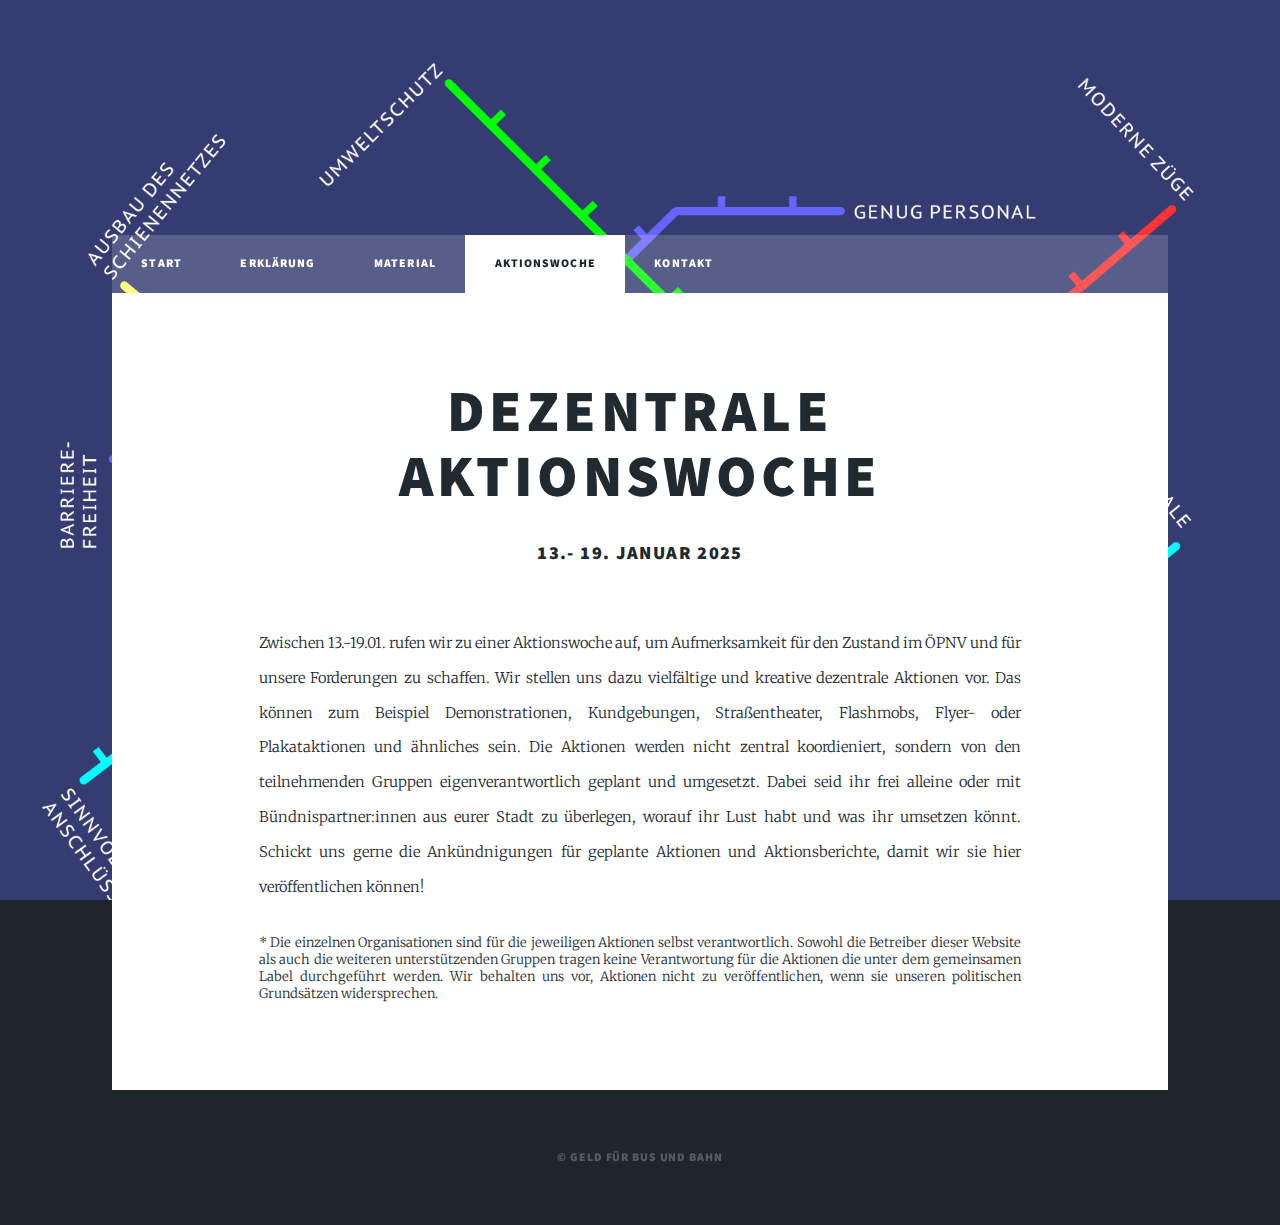
==== commit c1a2bb62: "re-add JS" ====
--- a/aktionswoche.html
+++ b/aktionswoche.html
@@ -78,7 +78,10 @@
 <!-- Scripts -->
 <script src="assets/js/jquery.min.js"></script>
 <script src="assets/js/jquery.scrolly.min.js"></script>
+<script src="assets/js/jquery.scrollex.min.js"></script>
+<script src="assets/js/browser.min.js"></script>
 <script src="assets/js/breakpoints.min.js"></script>
+<script src="assets/js/util.js"></script>
 <script src="assets/js/main.js"></script>
 </body>
 </html>
--- a/assets/css/main.css
+++ b/assets/css/main.css
@@ -440,6 +440,25 @@
 	border-bottom-color: #eeeeee;
 }
 
+div.box {
+	display: flex;
+	flex-wrap: wrap;
+	justify-content: center;
+	gap: 1rem;
+}
+
+.box > .col-3 {
+	max-width: 288px;
+}
+.box > .col-3 > .image {
+	width: 100%;
+}
+.box > .col-3 > .image > img {
+	width: 100%;
+	min-width: 120px;
+}
+
+
 /* Button */
 div.row {
 	text-align: center;
@@ -1009,20 +1028,6 @@
 	top: 0.75rem;
 }
 
-.image.fit {
-	display: block;
-	margin: 2.5rem 0;
-	width: 100%;
-}
-
-.image.fit:first-child {
-	margin-top: 0;
-}
-
-.image.fit img {
-	width: 100%;
-}
-
 .image.main {
 	display: block;
 	margin: 4rem 0;
@@ -1034,6 +1039,10 @@
 }
 
 .image.main img {
+	width: 100%;
+}
+
+.image.fit img {
 	width: 100%;
 }
 
@@ -2401,10 +2410,6 @@
 	border-bottom-color: #e2e2e2;
 }
 
-#footer .box {
-	border-color: #e2e2e2;
-}
-
 #footer input[type="submit"],
 #footer input[type="reset"],
 #footer input[type="button"],
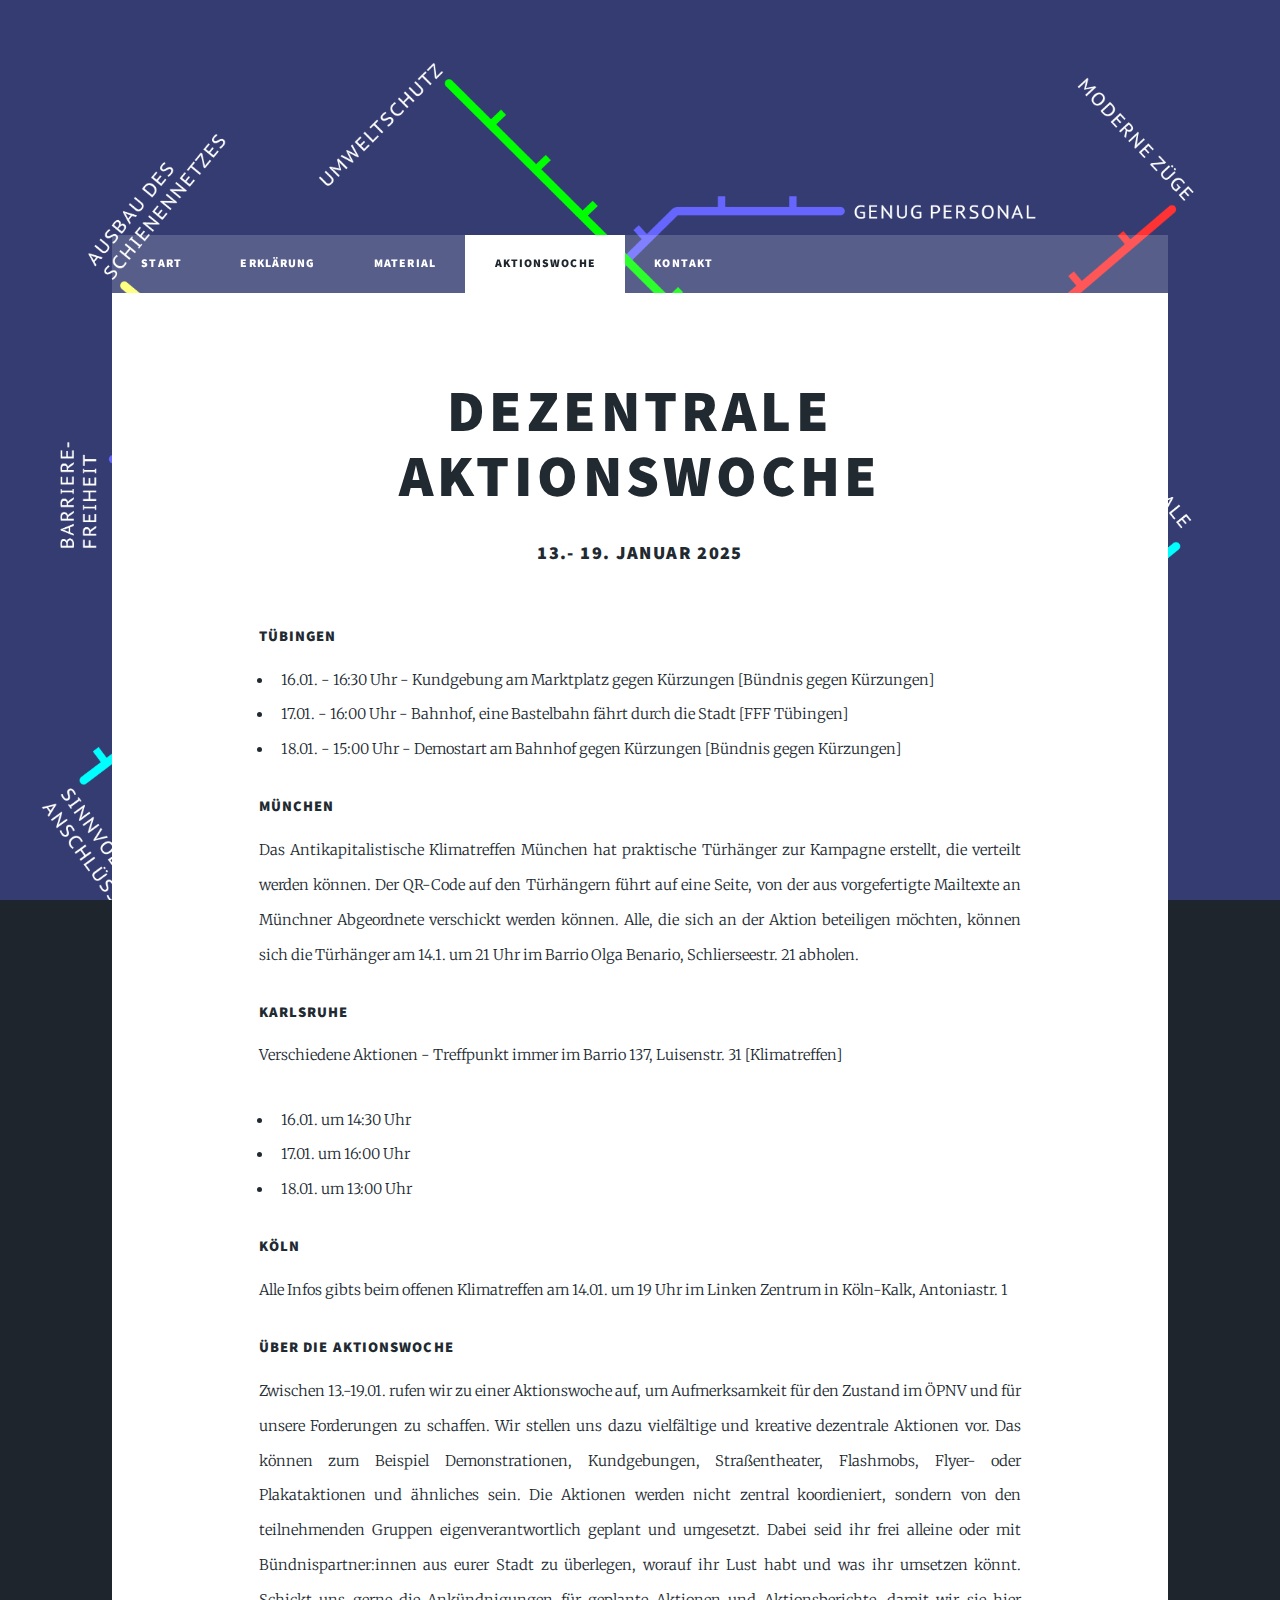
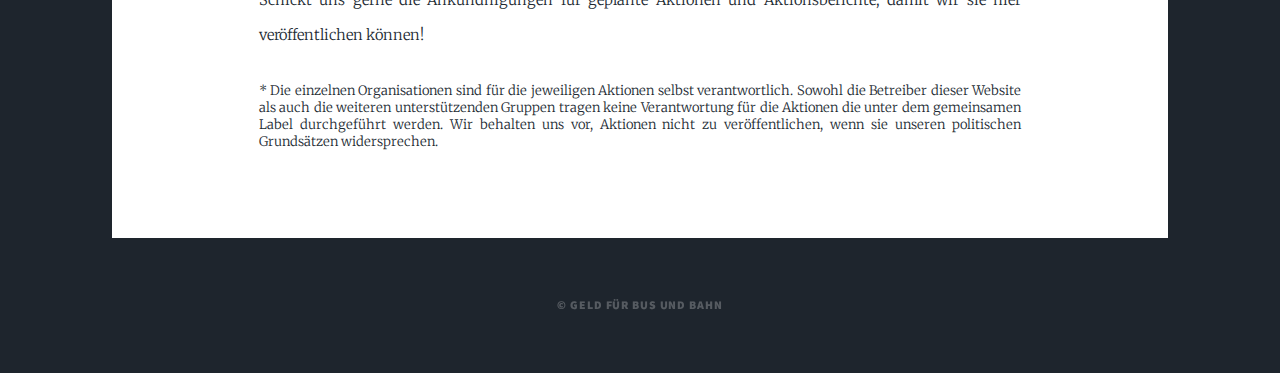
==== commit 6e9531e1: "aktionswoche" ====
--- a/aktionswoche.html
+++ b/aktionswoche.html
@@ -45,6 +45,31 @@
 				<h3>13.- 19. Januar 2025</h3>
 			</header>
 
+			<h4>Tübingen</h4>
+			<ul>
+				<li>16.01. - 16:30 Uhr - Kundgebung am Marktplatz gegen Kürzungen [Bündnis gegen Kürzungen]</li>
+				<li>17.01. - 16:00 Uhr - Bahnhof, eine Bastelbahn fährt durch die Stadt [FFF Tübingen]</li>
+				<li>18.01. - 15:00 Uhr - Demostart am Bahnhof gegen Kürzungen [Bündnis gegen Kürzungen]</li>
+			</ul>
+
+			<h4>München</h4>
+			<p>Das Antikapitalistische Klimatreffen München hat praktische Türhänger zur Kampagne erstellt, die verteilt werden können.
+			Der QR-Code auf den Türhängern führt auf eine Seite, von der aus vorgefertigte Mailtexte an Münchner Abgeordnete
+			verschickt werden können. Alle, die sich an der Aktion beteiligen möchten, können sich die Türhänger am 14.1. um 21 Uhr
+			im Barrio Olga Benario, Schlierseestr. 21 abholen.</p>
+
+			<h4>Karlsruhe</h4>
+			<p>Verschiedene Aktionen - Treffpunkt immer im Barrio 137, Luisenstr. 31 [Klimatreffen]</p>
+			<ul>
+				<li>16.01. um 14:30 Uhr</li>
+				<li>17.01. um 16:00 Uhr</li>
+				<li>18.01. um 13:00 Uhr</li>
+			</ul>
+
+			<h4>Köln</h4>
+			<p>Alle Infos gibts beim offenen Klimatreffen am 14.01. um 19 Uhr im Linken Zentrum in Köln-Kalk, Antoniastr. 1</p>
+
+			<h4>Über die Aktionswoche</h4>
 			<p>
 				Zwischen 13.-19.01. rufen wir zu einer Aktionswoche auf, um Aufmerksamkeit für den Zustand im ÖPNV und
 				für unsere Forderungen zu schaffen. Wir stellen uns dazu vielfältige und kreative dezentrale Aktionen
@@ -55,13 +80,13 @@
 				Schickt uns gerne die Ankündnigungen für geplante Aktionen und Aktionsberichte, damit wir sie hier
 				veröffentlichen können!
 			</p>
-
+			
 			<p class="small">
 				* Die einzelnen Organisationen sind für die jeweiligen Aktionen selbst verantwortlich. Sowohl die
 				Betreiber dieser Website als auch die weiteren unterstützenden Gruppen tragen keine Verantwortung für
 				die Aktionen die unter dem gemeinsamen Label durchgeführt werden. Wir behalten uns vor, Aktionen nicht
 				zu veröffentlichen, wenn sie unseren politischen Grundsätzen widersprechen.
-
+			
 			</p>
 		</article>
 
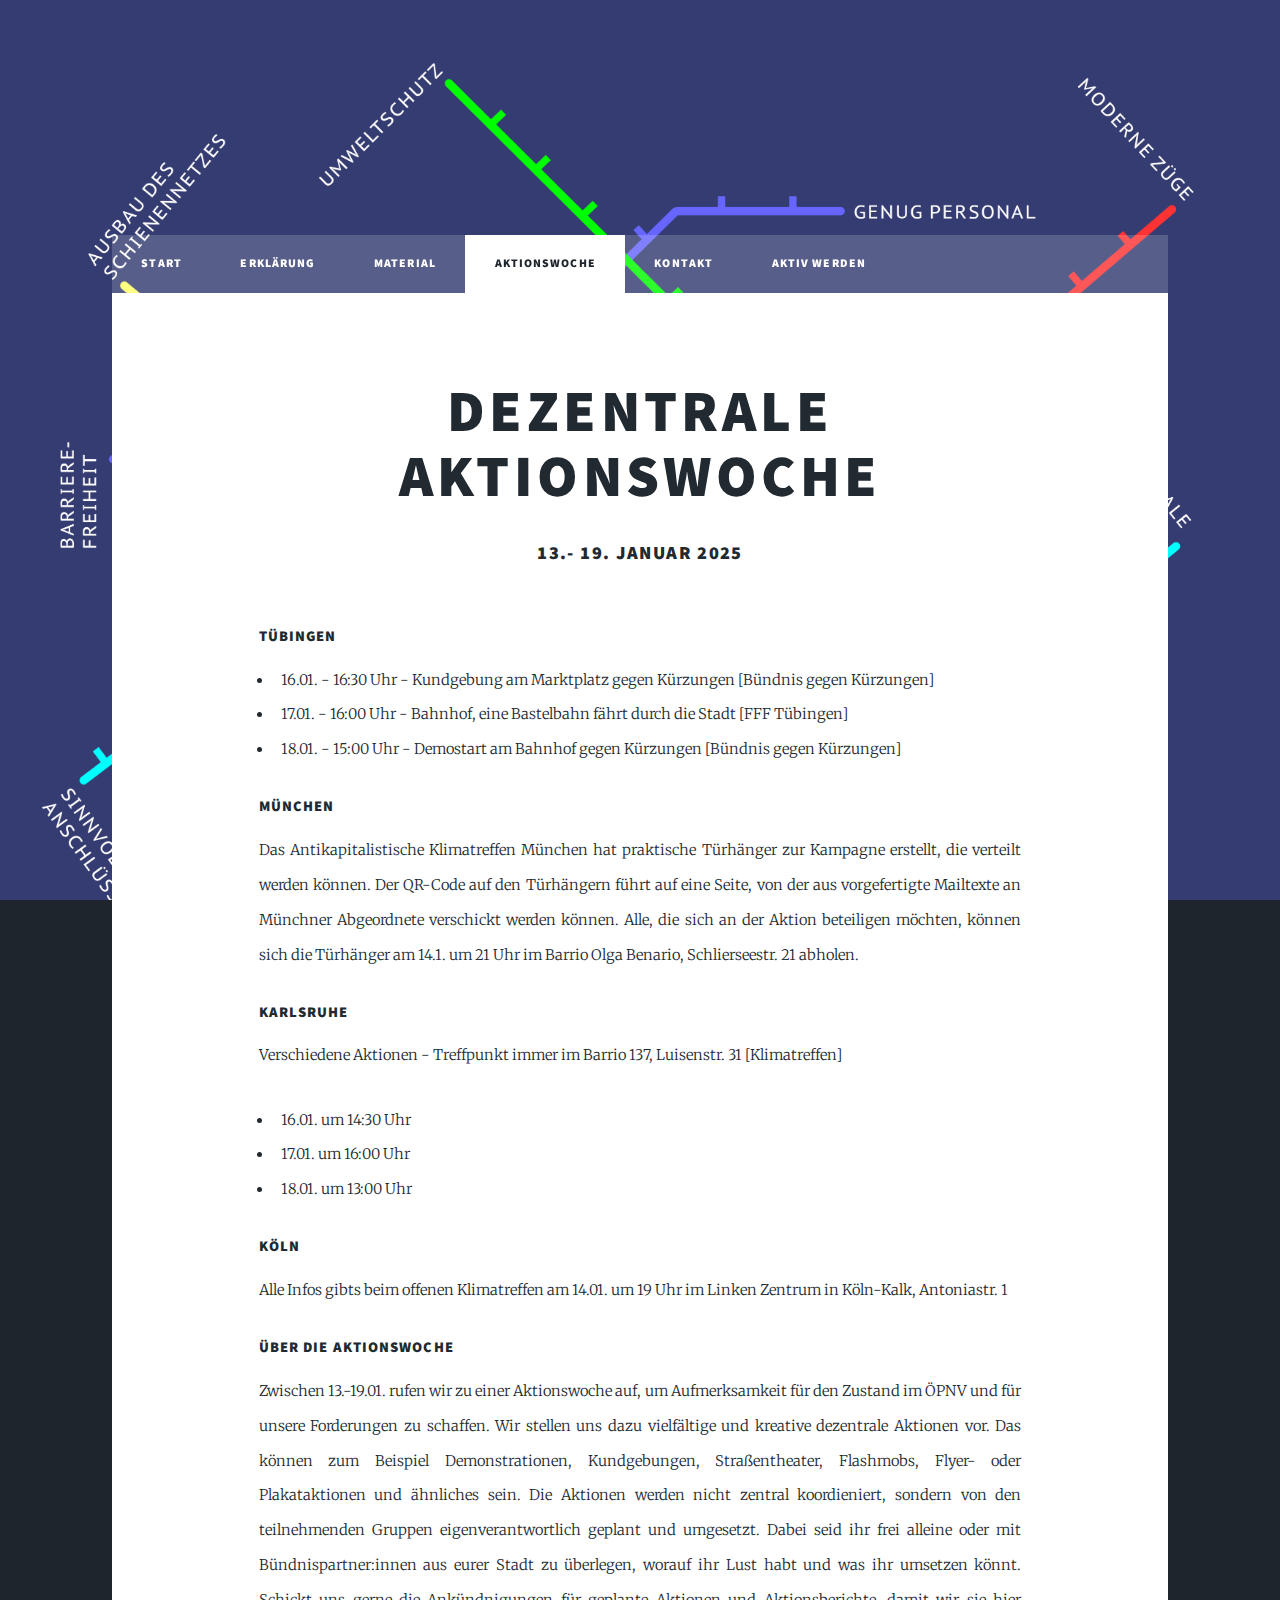
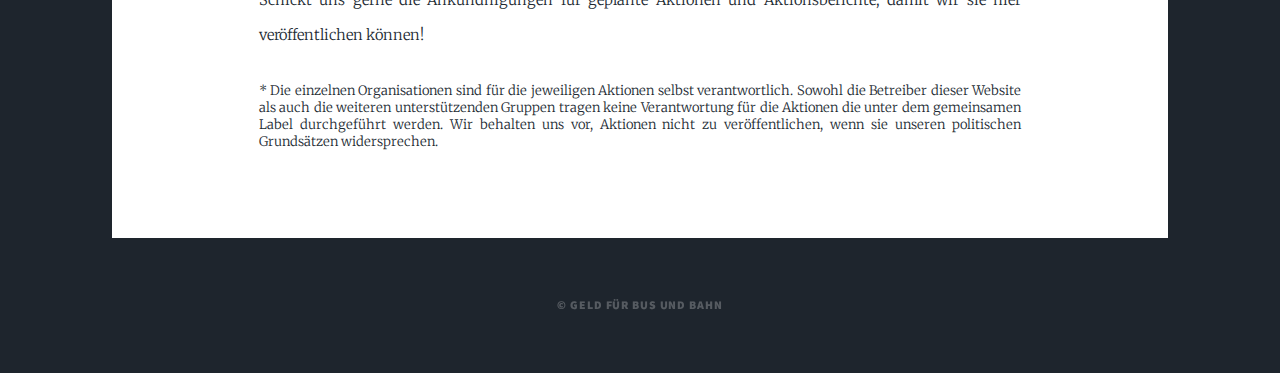
==== commit 775e3db6: "added new pages" ====
--- a/aktionswoche.html
+++ b/aktionswoche.html
@@ -33,6 +33,7 @@
 			<li><a href="material.html">Material</a></li>
 			<li class="active"><a href="aktionswoche.html">Aktionswoche</a></li>
 			<li><a href="kontakt.html">Kontakt</a></li>
+			<li><a href="aktivwerden.html">Aktiv werden</a></li>
 		</ul>
 	</nav>
 
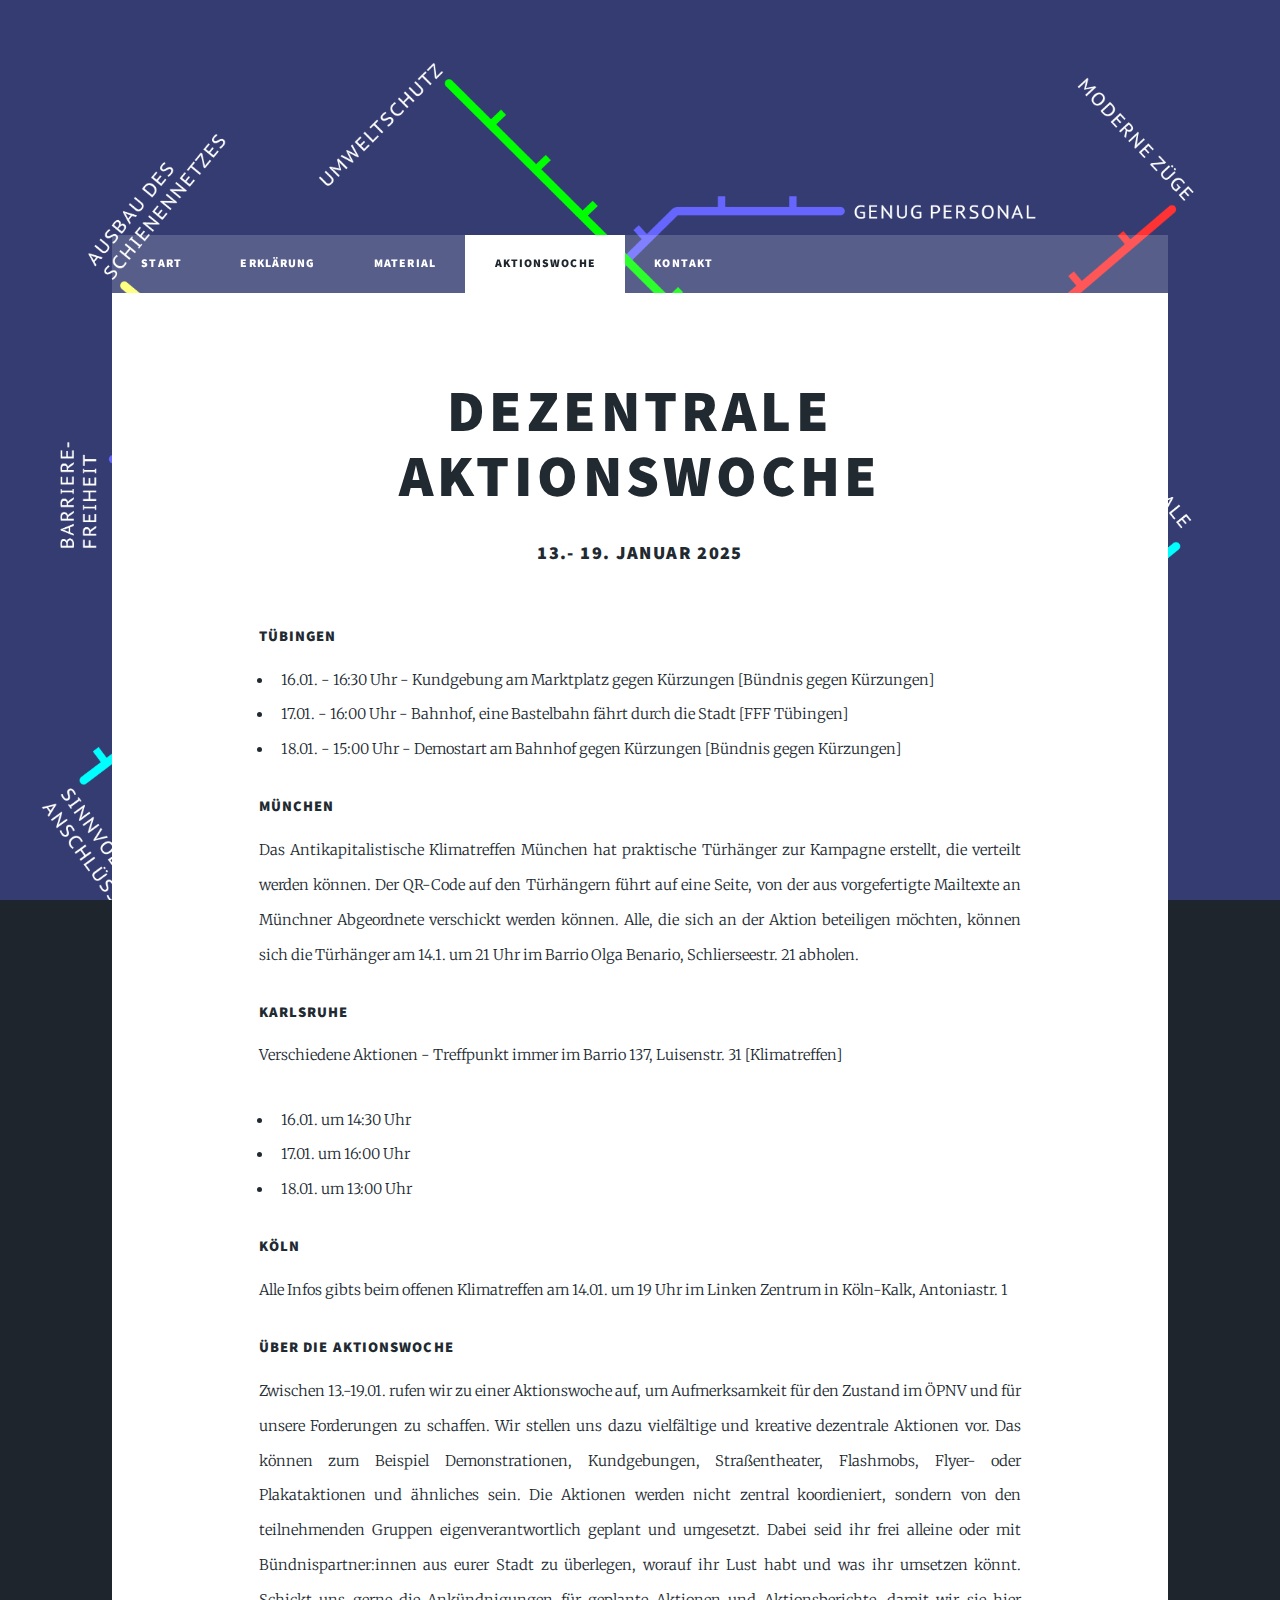
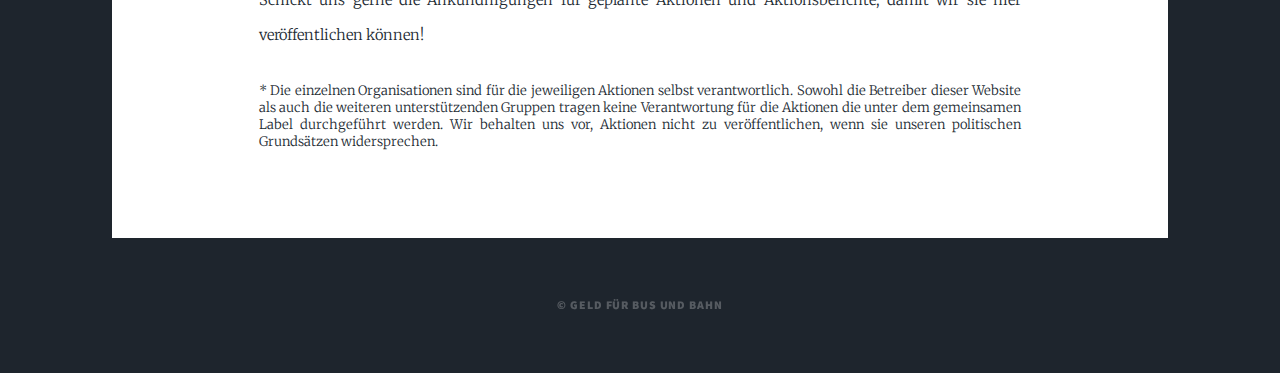
==== commit 7d310f61: "dann halt doch kein Menü" ====
--- a/aktionswoche.html
+++ b/aktionswoche.html
@@ -33,7 +33,6 @@
 			<li><a href="material.html">Material</a></li>
 			<li class="active"><a href="aktionswoche.html">Aktionswoche</a></li>
 			<li><a href="kontakt.html">Kontakt</a></li>
-			<li><a href="aktivwerden.html">Aktiv werden</a></li>
 		</ul>
 	</nav>
 
